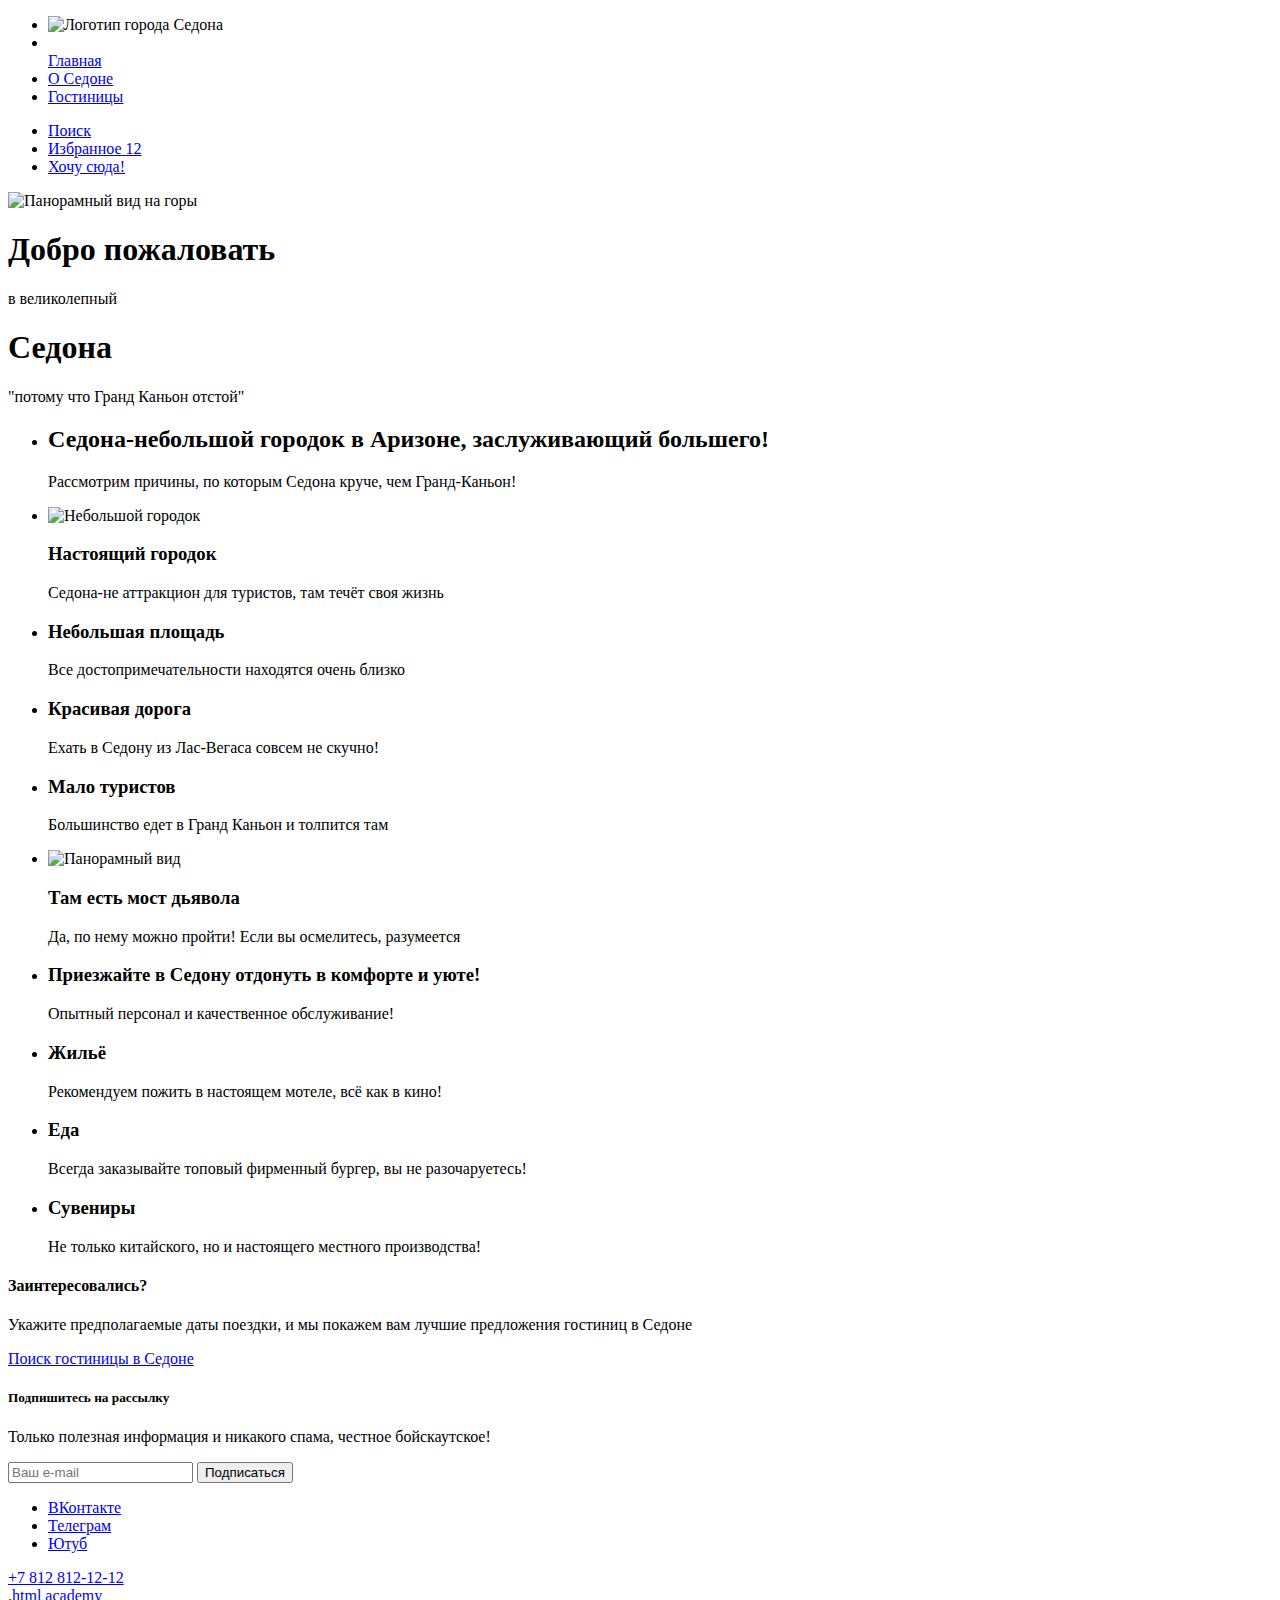
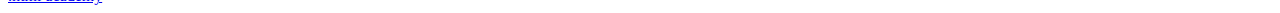
==== index.html @ e68a33e1 "Сделана верстка главной страницы проекта Седона" ====
<!DOCTYPE html>
<html lang="ru">
  <head>
    <meta charset="utf-8">
    <title>HTML Academy: Седона</title>
  </head>
  <body>
    <header class="page-header">
      <nav class="navigation">
        <ul class="nav-list">
          <li class="nav-item">
            <img class="logo" src="" alt="Логотип города Седона">
          </li>
          <li class="nav-item"></li>
            <a class="nav-link" href="index.html">Главная</a>
          </li>
          <li class="nav-item">
            <a class="nav-link" href="#">О Седоне</a>
          </li>
           <li class="nav-item">
            <a class="nav-link" href="catalog.html">Гостиницы</a>
            </li>
          </ul>
            <ul class="navigation-user">
              <li class="nav-user">
                <a class="nav-link" href="#">
                  <span class="visually-hidden">Поиск</span></a>
              </li>
              <li class="nav-item">
                <a class="nav-link" href="#">
                  <span class="visually-hidden">Избранное</span>
                <span>12</span></a>
              </li>
              <li class="nav-item">
                <a class="nav-link" href="#">Хочу сюда!</a>
              </li>
          </ul>
      </nav>
    </header>
    <main class="main-index">
      <section class="hero">
        <ul class="hero-list"></ul>
        <li class="hero-item">
        <img class="hero-welcome" src="" alt="Панорамный вид на горы">
      <h1 class="hero-title">Добро пожаловать</h1>
      <p class="hero-description">в великолепный</p>
    </li>
    <li class="hero-item">
    <h1 class="hero-title">Седона</h1>
    <p class="hero-description">"потому что Гранд Каньон отстой"</p>
  </li>
</ul>
</section>
          <section class="advantages">
          <ul class="advantages-list">
            <li class="advantages-item">
            <h2 class="hero-title">Седона-небольшой городок в Аризоне, заслуживающий большего!</h2>
            <p class="hero-description">Рассмотрим причины, по которым Седона круче, чем Гранд-Каньон!</p>
          </li>
          <li class="advantages-item">
            <img class="advantages-town" src="" alt="Небольшой городок">
            <h3 class="advantages-title">Настоящий городок</h3>
            <p class="advantages-description">Седона-не аттракцион для туристов, там течёт своя жизнь</p>
            </li>
            <li class="advantages-item">
              <h3 class="advantages-title">Небольшая площадь</h3>
              <p class="advantages-description">Все достопримечательности находятся очень близко</p>
              </li>
              <li class="advantages-item">
                <h3 class="advantages-title">Красивая дорога</h3>
                <p class="advantages-description">Ехать в Седону из Лас-Вегаса совсем не скучно!</p>
                </li>
                <li class="advantages-item">
                  <h3 class="advantages-title">Мало туристов</h3>
                  <p class="advantages-description">Большинство едет в Гранд Каньон и толпится там</p>
                  </li>
                  <li class="advantages-item">
                    <img class="advantages-mountains" src="" alt="Панорамный вид">
                    <h3 class="advantages-title">Там есть мост дьявола</h3>
                    <p class="advantages-description">Да, по нему можно пройти! Если вы осмелитесь, разумеется</p>
                    </li>
                    <li class="advantages-item">
                      <h3 class="advantages-title">Приезжайте в Седону отдонуть в комфорте и уюте!</h3>
                      <p class="advantages-description">Опытный персонал и качественное обслуживание!</p>
                      </li>
                      <li class="advantages-item">
                        <h3 class="advantages-title">Жильё</h3>
                        <p class="advantages-description">Рекомендуем пожить в настоящем мотеле, всё как в кино!</p>
                        </li>
                        <li class="advantages-item">
                          <h3 class="advantages-title">Еда</h3>
                          <p class="advantages-description">Всегда заказывайте топовый фирменный бургер, вы не разочаруетесь!</p>
                          </li>
                          <li class="advantages-item">
                            <h3 class="advantages-title">Сувениры</h3>
                            <p class="advantages-description">Не только китайского, но и настоящего местного производства!</p>
                            </li>
  </ul>
  </section>
<section class="find-hotel">
  <h4 class="find-hotel.advertising">Заинтересовались?</h3>
   <p class="find-hotel.info">Укажите предполагаемые даты поездки, и мы покажем вам лучшие предложения гостиниц в Седоне</p>
   <a class="find-hotel-link" href="#">Поиск гостиницы в Седоне</a>
  </section>
  <section class="subscribe">
    <h5 class="subscribe-title">Подпишитесь на рассылку</h2>
      <p>Только полезная информация и никакого спама, честное бойскаутское!</p>
      <form class="subscribe-form" action="https://echo.htmlacademy.ru/" method="post">
      <input type="field" id="subscribe-email" name="subscribe-email" placeholder="Ваш e-mail">
      <button class="button-subscribe" type="submit">Подписаться</button>
    </form>
  </section>
    </main>
    <footer class="page-footer">
      <section class="social">
        <ul class="social-list">
          <li class="social-item">
            <a class="button" href="#">
              <span class="visually-hidden">ВКонтакте</span>
            </a>
          </li>
          <li class="social-item">
            <a class="button" href="#">
              <span class="visually-hidden">Телеграм</span>
            </a>
          </li>
          <li class="social-item">
            <a class="button" href="#">
              <span class="visually-hidden">Ютуб</span>
            </a>
          </li>
        </ul>
      </section>
      <section class="phone">
        <a class="contacts-address-phone" href="tel:+78128121212">+7 812 812-12-12</a>
      </section>
      <section class="logo">
       <a class="htmlacademy-link" href="https://htmlacademy.ru/">.html academy</a>
      </section>
    </footer>
  </body>
</html>
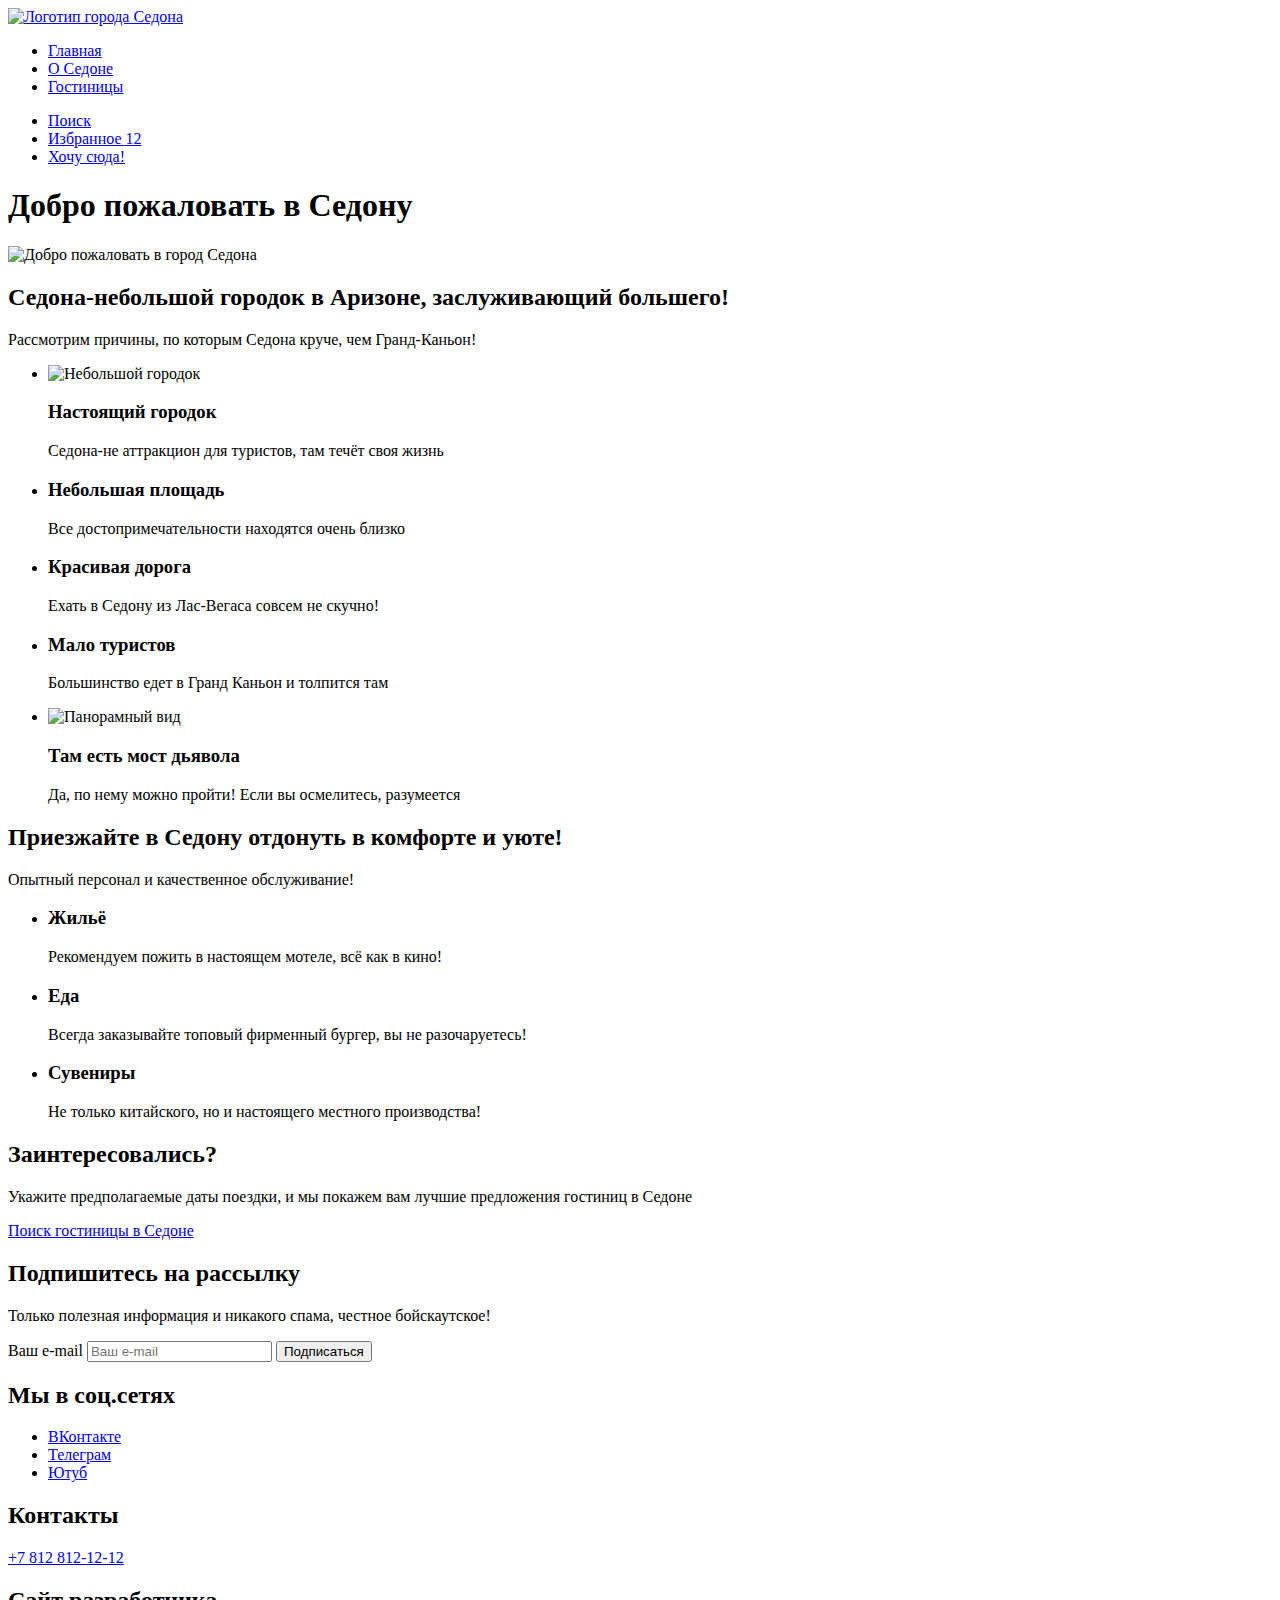
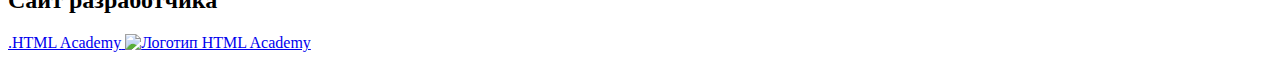
==== commit 240b72c6: "Внесены изменения в главную страницу проекта Седона" ====
--- a/index.html
+++ b/index.html
@@ -1,141 +1,139 @@
 <!DOCTYPE html>
 <html lang="ru">
+
   <head>
     <meta charset="utf-8">
     <title>HTML Academy: Седона</title>
   </head>
+
   <body>
     <header class="page-header">
       <nav class="navigation">
-        <ul class="nav-list">
-          <li class="nav-item">
-            <img class="logo" src="" alt="Логотип города Седона">
+        <a href="index.html" aria-current="page">
+          <img class="logo" src="#" alt="Логотип города Седона"></a>
+        <ul class="navigation-list">
+          <li class="navigation-item">
+            <a class="navigation-link" href="index.html">Главная</a>
           </li>
-          <li class="nav-item"></li>
-            <a class="nav-link" href="index.html">Главная</a>
+          <li class="navigation-item">
+            <a class="navigation-link" href="#">О Седоне</a>
           </li>
-          <li class="nav-item">
-            <a class="nav-link" href="#">О Седоне</a>
+          <li class="navigation-item">
+            <a class="navigation-link" href="catalog.html">Гостиницы</a>
           </li>
-           <li class="nav-item">
-            <a class="nav-link" href="catalog.html">Гостиницы</a>
-            </li>
-          </ul>
-            <ul class="navigation-user">
-              <li class="nav-user">
-                <a class="nav-link" href="#">
-                  <span class="visually-hidden">Поиск</span></a>
-              </li>
-              <li class="nav-item">
-                <a class="nav-link" href="#">
-                  <span class="visually-hidden">Избранное</span>
-                <span>12</span></a>
-              </li>
-              <li class="nav-item">
-                <a class="nav-link" href="#">Хочу сюда!</a>
-              </li>
-          </ul>
+        </ul>
+        <ul class="navigation-user">
+          <li class="navigation-user">
+            <a class="navigation-link" href="#">
+              <span class="visually-hidden">Поиск</span></a>
+          </li>
+          <li class="navigation-item">
+            <a class="navigation-link" href="#">
+              <span class="visually-hidden">Избранное</span>
+              <span>12</span></a>
+          </li>
+          <li class="navigation-item">
+            <a class="navigation-link" href="#">Хочу сюда!</a>
+          </li>
+        </ul>
       </nav>
     </header>
     <main class="main-index">
       <section class="hero">
-        <ul class="hero-list"></ul>
-        <li class="hero-item">
-        <img class="hero-welcome" src="" alt="Панорамный вид на горы">
-      <h1 class="hero-title">Добро пожаловать</h1>
-      <p class="hero-description">в великолепный</p>
-    </li>
-    <li class="hero-item">
-    <h1 class="hero-title">Седона</h1>
-    <p class="hero-description">"потому что Гранд Каньон отстой"</p>
-  </li>
-</ul>
-</section>
-          <section class="advantages">
-          <ul class="advantages-list">
-            <li class="advantages-item">
-            <h2 class="hero-title">Седона-небольшой городок в Аризоне, заслуживающий большего!</h2>
-            <p class="hero-description">Рассмотрим причины, по которым Седона круче, чем Гранд-Каньон!</p>
+        <h1>Добро пожаловать в Седону</h1>
+        <img class="hero-img" alt="Добро пожаловать в город Седона" src="#">
+      </section>
+      <section class="advantages">
+        <h2 class="hero-title">Седона-небольшой городок в Аризоне, заслуживающий большего!</h2>
+        <p class="hero-description">Рассмотрим причины, по которым Седона круче, чем Гранд-Каньон!</p>
+        <ul class="advantages-list">
+          <li class="advantages-item">
+            <img class="advantages-town" src="#" alt="Небольшой городок">
+            <h3 class="advantages-title">Настоящий городок</h3>
+            <p class="advantages-description">Седона-не аттракцион для туристов, там течёт своя жизнь</p>
           </li>
           <li class="advantages-item">
-            <img class="advantages-town" src="" alt="Небольшой городок">
-            <h3 class="advantages-title">Настоящий городок</h3>
-            <p class="advantages-description">Седона-не аттракцион для туристов, там течёт своя жизнь</p>
-            </li>
-            <li class="advantages-item">
-              <h3 class="advantages-title">Небольшая площадь</h3>
-              <p class="advantages-description">Все достопримечательности находятся очень близко</p>
-              </li>
-              <li class="advantages-item">
-                <h3 class="advantages-title">Красивая дорога</h3>
-                <p class="advantages-description">Ехать в Седону из Лас-Вегаса совсем не скучно!</p>
-                </li>
-                <li class="advantages-item">
-                  <h3 class="advantages-title">Мало туристов</h3>
-                  <p class="advantages-description">Большинство едет в Гранд Каньон и толпится там</p>
-                  </li>
-                  <li class="advantages-item">
-                    <img class="advantages-mountains" src="" alt="Панорамный вид">
-                    <h3 class="advantages-title">Там есть мост дьявола</h3>
-                    <p class="advantages-description">Да, по нему можно пройти! Если вы осмелитесь, разумеется</p>
-                    </li>
-                    <li class="advantages-item">
-                      <h3 class="advantages-title">Приезжайте в Седону отдонуть в комфорте и уюте!</h3>
-                      <p class="advantages-description">Опытный персонал и качественное обслуживание!</p>
-                      </li>
-                      <li class="advantages-item">
-                        <h3 class="advantages-title">Жильё</h3>
-                        <p class="advantages-description">Рекомендуем пожить в настоящем мотеле, всё как в кино!</p>
-                        </li>
-                        <li class="advantages-item">
-                          <h3 class="advantages-title">Еда</h3>
-                          <p class="advantages-description">Всегда заказывайте топовый фирменный бургер, вы не разочаруетесь!</p>
-                          </li>
-                          <li class="advantages-item">
-                            <h3 class="advantages-title">Сувениры</h3>
-                            <p class="advantages-description">Не только китайского, но и настоящего местного производства!</p>
-                            </li>
-  </ul>
-  </section>
-<section class="find-hotel">
-  <h4 class="find-hotel.advertising">Заинтересовались?</h3>
-   <p class="find-hotel.info">Укажите предполагаемые даты поездки, и мы покажем вам лучшие предложения гостиниц в Седоне</p>
-   <a class="find-hotel-link" href="#">Поиск гостиницы в Седоне</a>
-  </section>
-  <section class="subscribe">
-    <h5 class="subscribe-title">Подпишитесь на рассылку</h2>
-      <p>Только полезная информация и никакого спама, честное бойскаутское!</p>
-      <form class="subscribe-form" action="https://echo.htmlacademy.ru/" method="post">
-      <input type="field" id="subscribe-email" name="subscribe-email" placeholder="Ваш e-mail">
-      <button class="button-subscribe" type="submit">Подписаться</button>
-    </form>
-  </section>
+            <h3 class="advantages-title">Небольшая площадь</h3>
+            <p class="advantages-description">Все достопримечательности находятся очень близко</p>
+          </li>
+          <li class="advantages-item">
+            <h3 class="advantages-title">Красивая дорога</h3>
+            <p class="advantages-description">Ехать в Седону из Лас-Вегаса совсем не скучно!</p>
+          </li>
+          <li class="advantages-item">
+            <h3 class="advantages-title">Мало туристов</h3>
+            <p class="advantages-description">Большинство едет в Гранд Каньон и толпится там</p>
+          </li>
+          <li class="advantages-item">
+            <img class="advantages-mountains" src="#" alt="Панорамный вид">
+            <h3 class="advantages-title">Там есть мост дьявола</h3>
+            <p class="advantages-description">Да, по нему можно пройти! Если вы осмелитесь, разумеется</p>
+          </li>
+          </ul>
+      </section>
+      <section class="advantages-vacation">
+        <h2 class="advantage-vacation-title">Приезжайте в Седону отдонуть в комфорте и уюте!</h2>
+        <p class="advantage-vacation-description">Опытный персонал и качественное обслуживание!</p>
+        <ul>
+          <li class="advantage-vacation-item">
+            <h3 class="advantage-vacation-title">Жильё</h3>
+            <p class="advantage-vacation-description">Рекомендуем пожить в настоящем мотеле, всё как в кино!</p>
+          </li>
+          <li class="advantage-vacation-item">
+            <h3 class="advantage-vacation-title">Еда</h3>
+            <p class="advantage-vacation-description">Всегда заказывайте топовый фирменный бургер, вы не разочаруетесь!</p>
+          </li>
+          <li class="advantage-vacation-item">
+            <h3 class="advantage-vacation-title">Сувениры</h3>
+            <p class="advantage-vacation-description">Не только китайского, но и настоящего местного производства!</p>
+          </li>
+        </ul>
+      </section>
+      <section class="search-hotel">
+        <h2 class="search-hotel.advertising">Заинтересовались?</h2>
+        <p class="search-hotel.info">Укажите предполагаемые даты поездки, и мы покажем вам лучшие предложения гостиниц в
+          Седоне</p>
+        <a class="hotel-search" href="catalog.html">Поиск гостиницы в Седоне</a>
+      </section>
+      <section class="subscribe">
+        <h2 class="subscribe-title">Подпишитесь на рассылку</h2>
+        <p>Только полезная информация и никакого спама, честное бойскаутское!</p>
+        <form class="subscribe-form" action="https://echo.htmlacademy.ru/" method="post">
+          <label for="subscribe-email">Ваш e-mail</label>
+          <input class="user-field" id="subscribe-email" name="subscribe-email" placeholder="Ваш e-mail">
+          <button class="button-subscribe" type="submit">Подписаться</button>
+        </form>
+      </section>
     </main>
     <footer class="page-footer">
       <section class="social">
+      <h2>Мы в соц.сетях</h2>
         <ul class="social-list">
           <li class="social-item">
-            <a class="button" href="#">
+            <a class="social-link" href="https://vk.com/htmlacademy">
               <span class="visually-hidden">ВКонтакте</span>
             </a>
           </li>
           <li class="social-item">
-            <a class="button" href="#">
+            <a class="social-link" href="https://t.me/htmlacademy">
               <span class="visually-hidden">Телеграм</span>
             </a>
           </li>
           <li class="social-item">
-            <a class="button" href="#">
+            <a class="social-link" href="https://www.youtube.com/user/htmlacademy">
               <span class="visually-hidden">Ютуб</span>
             </a>
           </li>
         </ul>
       </section>
-      <section class="phone">
+      <section class="contact-us">
+        <h2>Контакты</h2>
         <a class="contacts-address-phone" href="tel:+78128121212">+7 812 812-12-12</a>
       </section>
-      <section class="logo">
-       <a class="htmlacademy-link" href="https://htmlacademy.ru/">.html academy</a>
+      <section class="about-us">
+        <h2>Сайт разработчика</h2>
+        <a class="htmlacademy-link" href="https://htmlacademy.ru/"><span class="visually-hidden">.HTML Academy</span>
+          <img class="logo-htmlacademy" src="#" alt="Логотип HTML Academy"></a>
       </section>
     </footer>
   </body>
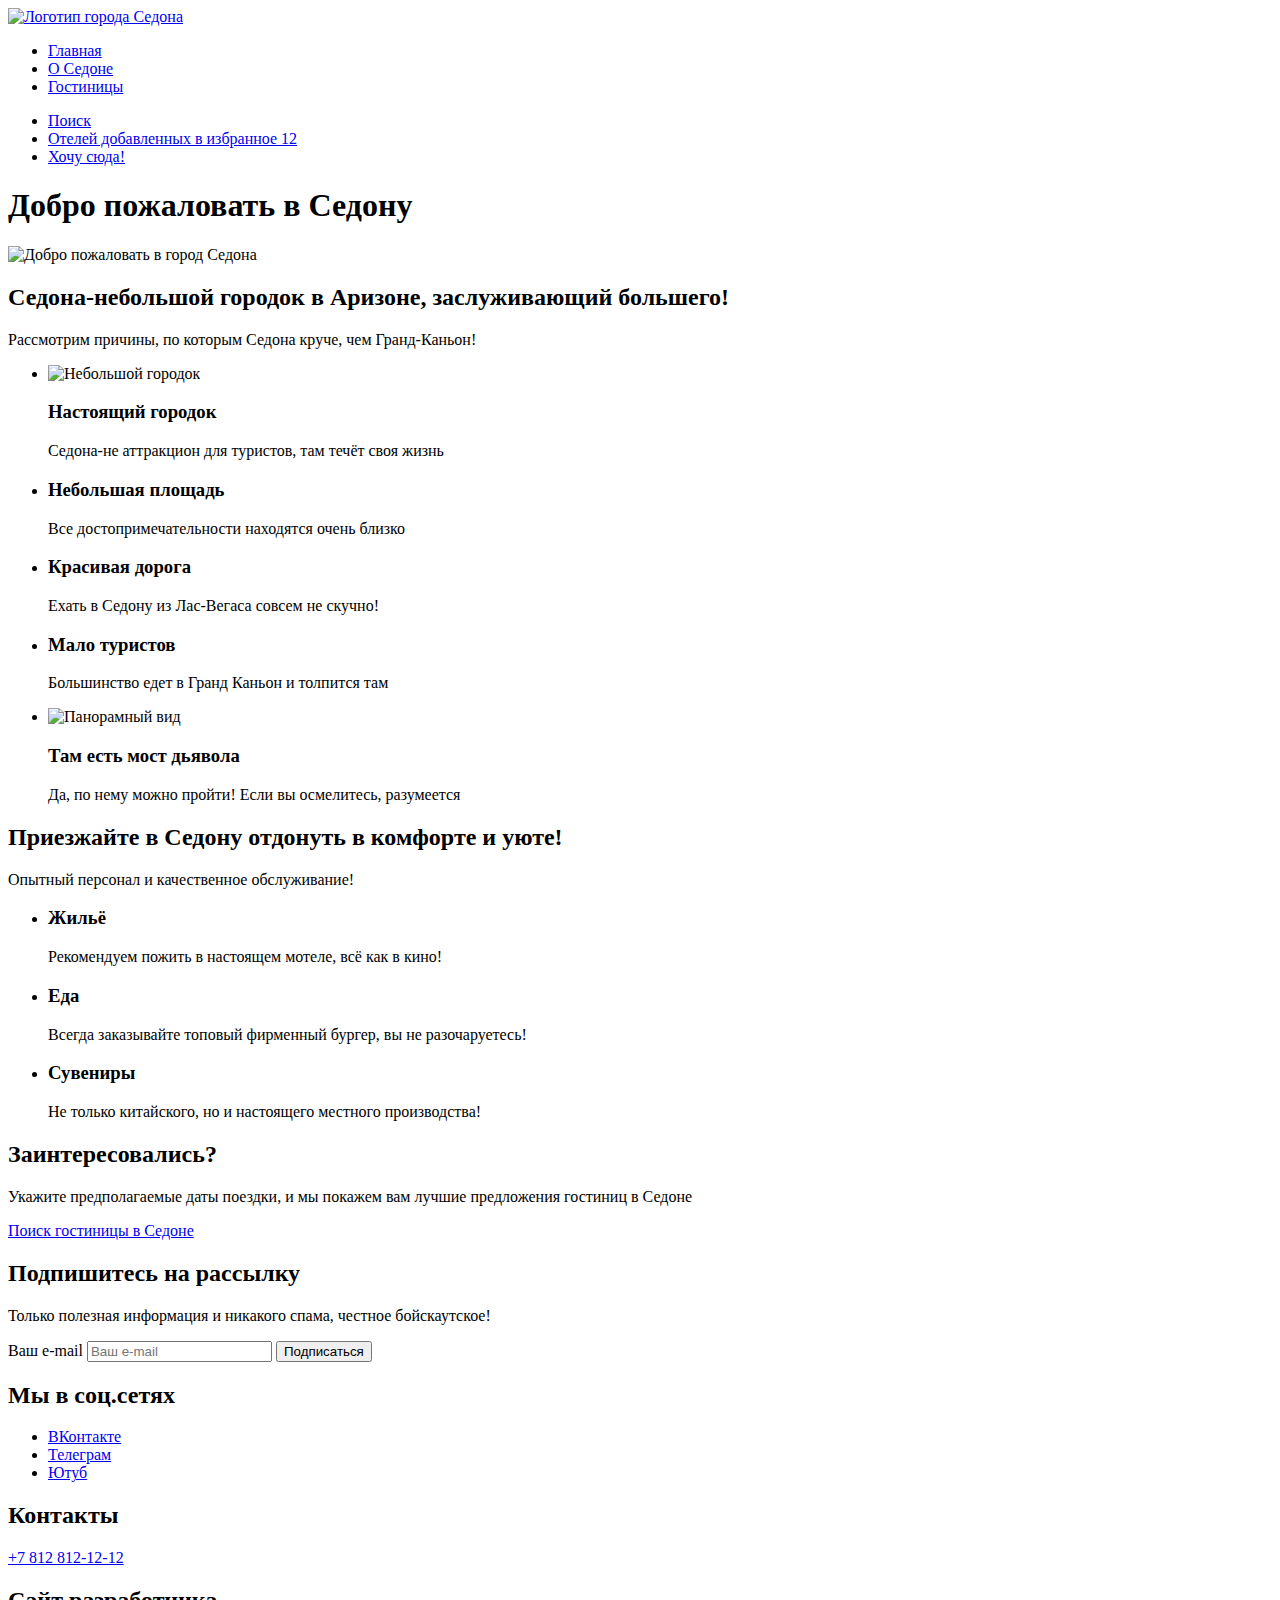
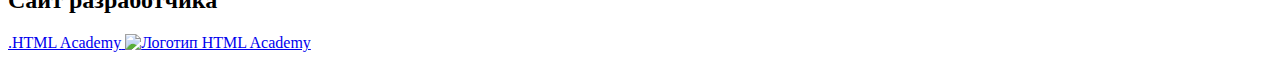
==== commit 205d3ad6: "Внесены изменения на главную страницу проекта Седона" ====
--- a/index.html
+++ b/index.html
@@ -1,140 +1,139 @@
 <!DOCTYPE html>
 <html lang="ru">
-
-  <head>
-    <meta charset="utf-8">
-    <title>HTML Academy: Седона</title>
-  </head>
-
-  <body>
-    <header class="page-header">
-      <nav class="navigation">
-        <a href="index.html" aria-current="page">
-          <img class="logo" src="#" alt="Логотип города Седона"></a>
-        <ul class="navigation-list">
-          <li class="navigation-item">
-            <a class="navigation-link" href="index.html">Главная</a>
-          </li>
-          <li class="navigation-item">
-            <a class="navigation-link" href="#">О Седоне</a>
-          </li>
-          <li class="navigation-item">
-            <a class="navigation-link" href="catalog.html">Гостиницы</a>
-          </li>
-        </ul>
-        <ul class="navigation-user">
-          <li class="navigation-user">
-            <a class="navigation-link" href="#">
-              <span class="visually-hidden">Поиск</span></a>
-          </li>
-          <li class="navigation-item">
-            <a class="navigation-link" href="#">
-              <span class="visually-hidden">Избранное</span>
-              <span>12</span></a>
-          </li>
-          <li class="navigation-item">
-            <a class="navigation-link" href="#">Хочу сюда!</a>
-          </li>
-        </ul>
-      </nav>
-    </header>
-    <main class="main-index">
-      <section class="hero">
-        <h1>Добро пожаловать в Седону</h1>
-        <img class="hero-img" alt="Добро пожаловать в город Седона" src="#">
-      </section>
-      <section class="advantages">
-        <h2 class="hero-title">Седона-небольшой городок в Аризоне, заслуживающий большего!</h2>
-        <p class="hero-description">Рассмотрим причины, по которым Седона круче, чем Гранд-Каньон!</p>
-        <ul class="advantages-list">
-          <li class="advantages-item">
-            <img class="advantages-town" src="#" alt="Небольшой городок">
-            <h3 class="advantages-title">Настоящий городок</h3>
-            <p class="advantages-description">Седона-не аттракцион для туристов, там течёт своя жизнь</p>
-          </li>
-          <li class="advantages-item">
-            <h3 class="advantages-title">Небольшая площадь</h3>
-            <p class="advantages-description">Все достопримечательности находятся очень близко</p>
-          </li>
-          <li class="advantages-item">
-            <h3 class="advantages-title">Красивая дорога</h3>
-            <p class="advantages-description">Ехать в Седону из Лас-Вегаса совсем не скучно!</p>
-          </li>
-          <li class="advantages-item">
-            <h3 class="advantages-title">Мало туристов</h3>
-            <p class="advantages-description">Большинство едет в Гранд Каньон и толпится там</p>
-          </li>
-          <li class="advantages-item">
-            <img class="advantages-mountains" src="#" alt="Панорамный вид">
-            <h3 class="advantages-title">Там есть мост дьявола</h3>
-            <p class="advantages-description">Да, по нему можно пройти! Если вы осмелитесь, разумеется</p>
-          </li>
-          </ul>
-      </section>
-      <section class="advantages-vacation">
-        <h2 class="advantage-vacation-title">Приезжайте в Седону отдонуть в комфорте и уюте!</h2>
-        <p class="advantage-vacation-description">Опытный персонал и качественное обслуживание!</p>
-        <ul>
-          <li class="advantage-vacation-item">
-            <h3 class="advantage-vacation-title">Жильё</h3>
-            <p class="advantage-vacation-description">Рекомендуем пожить в настоящем мотеле, всё как в кино!</p>
-          </li>
-          <li class="advantage-vacation-item">
-            <h3 class="advantage-vacation-title">Еда</h3>
-            <p class="advantage-vacation-description">Всегда заказывайте топовый фирменный бургер, вы не разочаруетесь!</p>
-          </li>
-          <li class="advantage-vacation-item">
-            <h3 class="advantage-vacation-title">Сувениры</h3>
-            <p class="advantage-vacation-description">Не только китайского, но и настоящего местного производства!</p>
-          </li>
-        </ul>
-      </section>
-      <section class="search-hotel">
-        <h2 class="search-hotel.advertising">Заинтересовались?</h2>
-        <p class="search-hotel.info">Укажите предполагаемые даты поездки, и мы покажем вам лучшие предложения гостиниц в
-          Седоне</p>
-        <a class="hotel-search" href="catalog.html">Поиск гостиницы в Седоне</a>
-      </section>
-      <section class="subscribe">
-        <h2 class="subscribe-title">Подпишитесь на рассылку</h2>
-        <p>Только полезная информация и никакого спама, честное бойскаутское!</p>
-        <form class="subscribe-form" action="https://echo.htmlacademy.ru/" method="post">
-          <label for="subscribe-email">Ваш e-mail</label>
-          <input class="user-field" id="subscribe-email" name="subscribe-email" placeholder="Ваш e-mail">
-          <button class="button-subscribe" type="submit">Подписаться</button>
-        </form>
-      </section>
-    </main>
-    <footer class="page-footer">
-      <section class="social">
+<head>
+  <meta charset="utf-8">
+  <title>HTML Academy: Седона</title>
+</head>
+<body>
+  <header class="page-header">
+    <nav class="navigation">
+      <a href="index.html" aria-current="page">
+        <img class="logo" src="#" alt="Логотип города Седона"></a>
+      <ul class="navigation-list">
+        <li class="navigation-item">
+          <a class="navigation-link" href="index.html">Главная</a>
+        </li>
+        <li class="navigation-item">
+          <a class="navigation-link" href="#">О Седоне</a>
+        </li>
+        <li class="navigation-item">
+          <a class="navigation-link" href="catalog.html">Гостиницы</a>
+        </li>
+      </ul>
+      <ul class="navigation-user">
+        <li class="navigation-user">
+          <a class="navigation-link" href="#">
+            <span class="visually-hidden">Поиск</span></a>
+        </li>
+        <li class="navigation-item">
+          <a class="navigation-link" href="#">
+            <span class="visually-hidden">Отелей добавленных в избранное</span>
+            <span>12</span></a>
+        </li>
+        <li class="navigation-item">
+          <a class="navigation-link" href="#">Хочу сюда!</a>
+        </li>
+      </ul>
+    </nav>
+  </header>
+  <main class="main-index">
+    <section class="hero">
+      <h1>Добро пожаловать в Седону</h1>
+      <img class="hero-img" alt="Добро пожаловать в город Седона" src="#">
+    </section>
+    <section class="advantages">
+      <h2 class="hero-title">Седона-небольшой городок в Аризоне, заслуживающий большего!</h2>
+      <p class="hero-description">Рассмотрим причины, по которым Седона круче, чем Гранд-Каньон!</p>
+      <ul class="advantages-list">
+        <li class="advantages-item">
+          <img class="advantages-town" src="#" alt="Небольшой городок">
+          <h3 class="advantages-title">Настоящий городок</h3>
+          <p class="advantages-description">Седона-не аттракцион для туристов, там течёт своя жизнь</p>
+        </li>
+        <li class="advantages-item">
+          <h3 class="advantages-title">Небольшая площадь</h3>
+          <p class="advantages-description">Все достопримечательности находятся очень близко</p>
+        </li>
+        <li class="advantages-item">
+          <h3 class="advantages-title">Красивая дорога</h3>
+          <p class="advantages-description">Ехать в Седону из Лас-Вегаса совсем не скучно!</p>
+        </li>
+        <li class="advantages-item">
+          <h3 class="advantages-title">Мало туристов</h3>
+          <p class="advantages-description">Большинство едет в Гранд Каньон и толпится там</p>
+        </li>
+        <li class="advantages-item">
+          <img class="advantages-mountains" src="#" alt="Панорамный вид">
+          <h3 class="advantages-title">Там есть мост дьявола</h3>
+          <p class="advantages-description">Да, по нему можно пройти! Если вы осмелитесь, разумеется</p>
+        </li>
+      </ul>
+    </section>
+    <section class="advantages-vacation">
+      <h2 class="advantage-vacation-title">Приезжайте в Седону отдонуть в комфорте и уюте!</h2>
+      <p class="advantage-vacation-description">Опытный персонал и качественное обслуживание!</p>
+      <ul>
+        <li class="advantage-vacation-item">
+          <h3 class="advantage-vacation-title">Жильё</h3>
+          <p class="advantage-vacation-description">Рекомендуем пожить в настоящем мотеле, всё как в кино!</p>
+        </li>
+        <li class="advantage-vacation-item">
+          <h3 class="advantage-vacation-title">Еда</h3>
+          <p class="advantage-vacation-description">Всегда заказывайте топовый фирменный бургер, вы не разочаруетесь!
+          </p>
+        </li>
+        <li class="advantage-vacation-item">
+          <h3 class="advantage-vacation-title">Сувениры</h3>
+          <p class="advantage-vacation-description">Не только китайского, но и настоящего местного производства!</p>
+        </li>
+      </ul>
+    </section>
+    <section class="search-hotel">
+      <h2 class="search-hotel.advertising">Заинтересовались?</h2>
+      <p class="search-hotel.info">Укажите предполагаемые даты поездки, и мы покажем вам лучшие предложения гостиниц в
+        Седоне</p>
+      <a class="hotel-search" href="catalog.html">Поиск гостиницы в Седоне</a>
+    </section>
+    <section class="subscribe">
+      <h2 class="subscribe-title">Подпишитесь на рассылку</h2>
+      <p>Только полезная информация и никакого спама, честное бойскаутское!</p>
+      <form class="subscribe-form" action="https://echo.htmlacademy.ru/" method="post">
+        <label for="subscribe-email">Ваш e-mail</label>
+        <input class="user-field" id="subscribe-email" name="subscribe-email" placeholder="Ваш e-mail">
+        <button class="button-subscribe" type="submit">Подписаться</button>
+      </form>
+    </section>
+  </main>
+  <footer class="page-footer">
+    <section class="social">
       <h2>Мы в соц.сетях</h2>
-        <ul class="social-list">
-          <li class="social-item">
-            <a class="social-link" href="https://vk.com/htmlacademy">
-              <span class="visually-hidden">ВКонтакте</span>
-            </a>
-          </li>
-          <li class="social-item">
-            <a class="social-link" href="https://t.me/htmlacademy">
-              <span class="visually-hidden">Телеграм</span>
-            </a>
-          </li>
-          <li class="social-item">
-            <a class="social-link" href="https://www.youtube.com/user/htmlacademy">
-              <span class="visually-hidden">Ютуб</span>
-            </a>
-          </li>
-        </ul>
-      </section>
-      <section class="contact-us">
-        <h2>Контакты</h2>
-        <a class="contacts-address-phone" href="tel:+78128121212">+7 812 812-12-12</a>
-      </section>
-      <section class="about-us">
-        <h2>Сайт разработчика</h2>
-        <a class="htmlacademy-link" href="https://htmlacademy.ru/"><span class="visually-hidden">.HTML Academy</span>
-          <img class="logo-htmlacademy" src="#" alt="Логотип HTML Academy"></a>
-      </section>
-    </footer>
-  </body>
+      <ul class="social-list">
+        <li class="social-item">
+          <a class="social-link" href="https://vk.com/htmlacademy">
+            <span class="visually-hidden">ВКонтакте</span>
+          </a>
+        </li>
+        <li class="social-item">
+          <a class="social-link" href="https://t.me/htmlacademy">
+            <span class="visually-hidden">Телеграм</span>
+          </a>
+        </li>
+        <li class="social-item">
+          <a class="social-link" href="https://www.youtube.com/user/htmlacademy">
+            <span class="visually-hidden">Ютуб</span>
+          </a>
+        </li>
+      </ul>
+    </section>
+    <section class="contact-us">
+      <h2>Контакты</h2>
+      <a class="contacts-address-phone" href="tel:+78128121212">+7 812 812-12-12</a>
+    </section>
+    <section class="about-us">
+      <h2>Сайт разработчика</h2>
+      <a class="htmlacademy-link" href="https://htmlacademy.ru/"><span class="visually-hidden">.HTML Academy</span>
+        <img class="logo-htmlacademy" src="#" alt="Логотип HTML Academy"></a>
+    </section>
+  </footer>
+</body>
 </html>
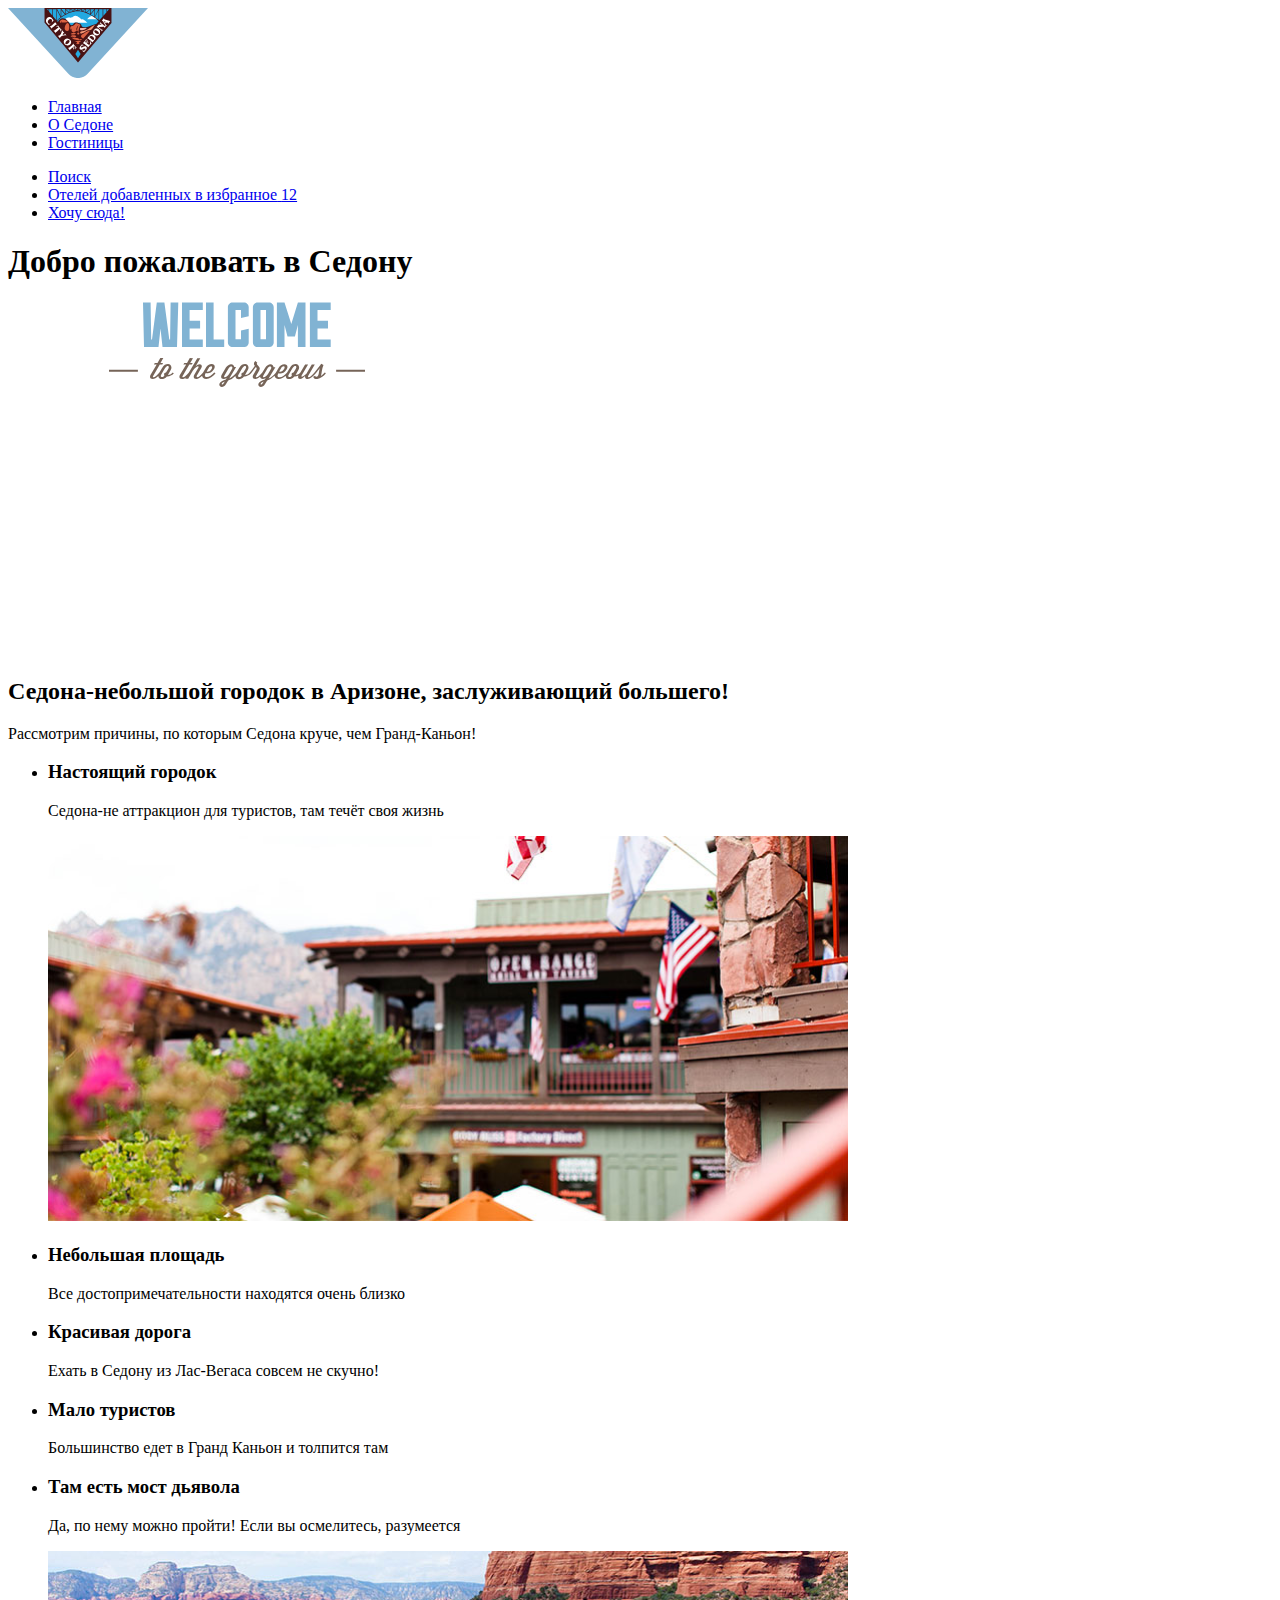
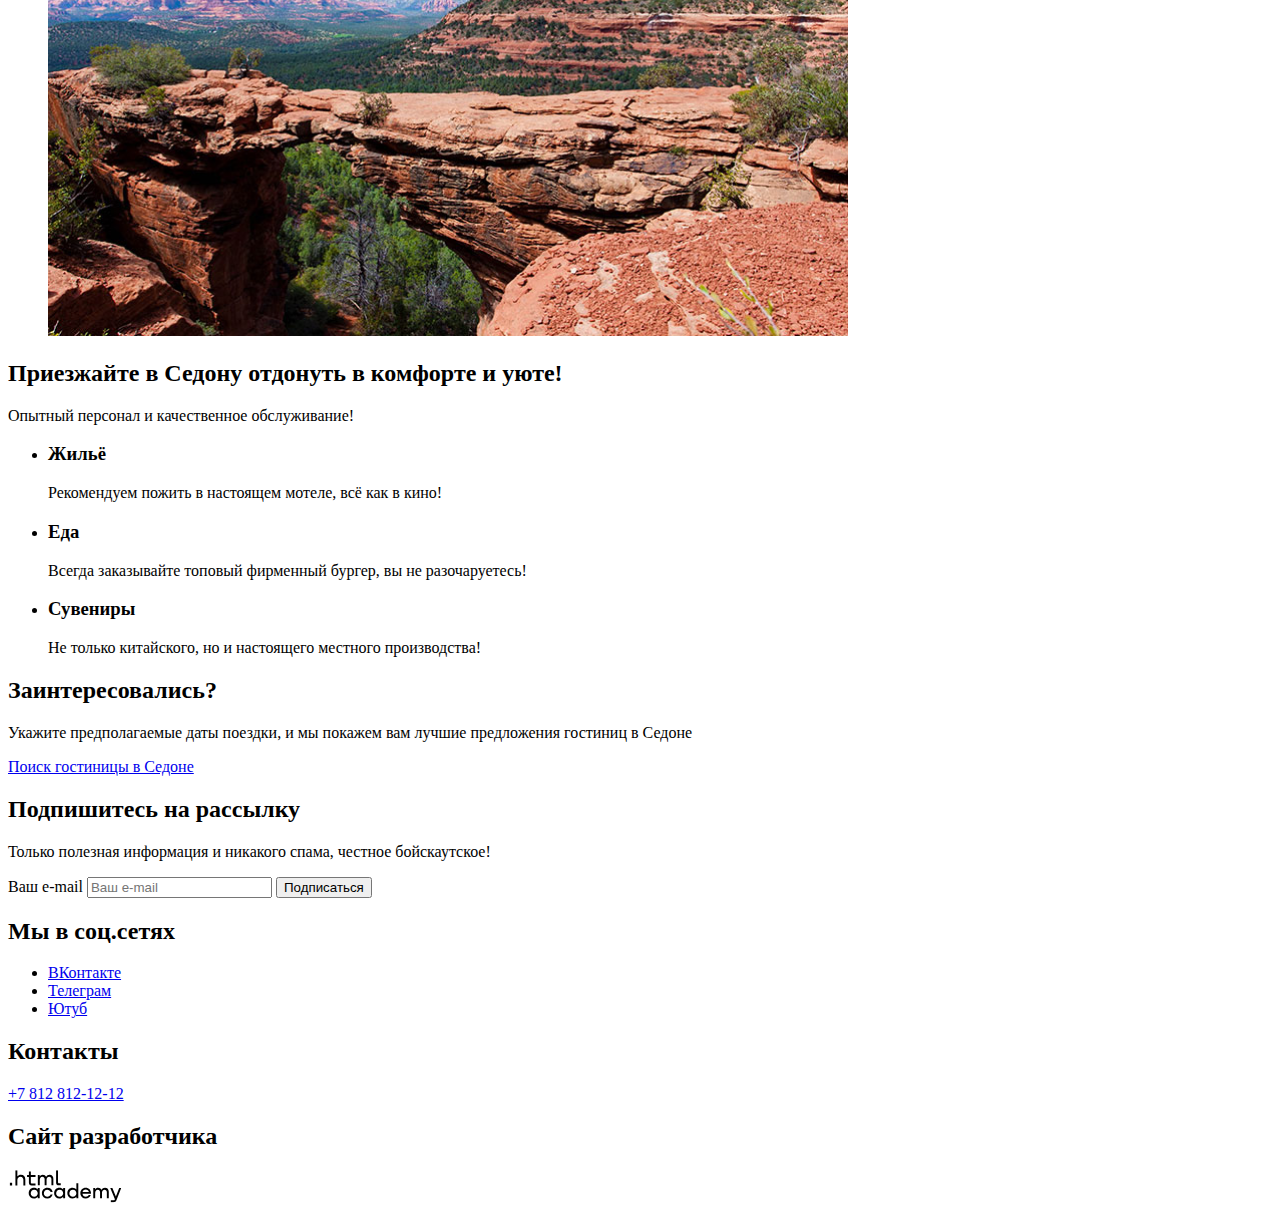
==== commit 3e37e749: "Добавлена графика на главную страницу и страницу каталога" ====
--- a/index.html
+++ b/index.html
@@ -8,7 +8,7 @@
   <header class="page-header">
     <nav class="navigation">
       <a href="index.html" aria-current="page">
-        <img class="logo" src="#" alt="Логотип города Седона"></a>
+        <img class="logo" src="images/logo.html/logo.svg" width="140" height="70" alt="Логотип города Седона."></a>
       <ul class="navigation-list">
         <li class="navigation-item">
           <a class="navigation-link" href="index.html">Главная</a>
@@ -39,16 +39,16 @@
   <main class="main-index">
     <section class="hero">
       <h1>Добро пожаловать в Седону</h1>
-      <img class="hero-img" alt="Добро пожаловать в город Седона" src="#">
+      <img class="hero-img-welcome" src="images/sedona_catalog.html/welcome.svg" width="458" height="352" alt="Добро пожаловать в город Седона.">
     </section>
     <section class="advantages">
       <h2 class="hero-title">Седона-небольшой городок в Аризоне, заслуживающий большего!</h2>
       <p class="hero-description">Рассмотрим причины, по которым Седона круче, чем Гранд-Каньон!</p>
       <ul class="advantages-list">
         <li class="advantages-item">
-          <img class="advantages-town" src="#" alt="Небольшой городок">
           <h3 class="advantages-title">Настоящий городок</h3>
           <p class="advantages-description">Седона-не аттракцион для туристов, там течёт своя жизнь</p>
+          <img class="advantages-town" src="images/sedona_catalog.html/sedona_city.png" width="800" height="385" alt="Небольшой городок Седона.">
         </li>
         <li class="advantages-item">
           <h3 class="advantages-title">Небольшая площадь</h3>
@@ -63,9 +63,9 @@
           <p class="advantages-description">Большинство едет в Гранд Каньон и толпится там</p>
         </li>
         <li class="advantages-item">
-          <img class="advantages-mountains" src="#" alt="Панорамный вид">
           <h3 class="advantages-title">Там есть мост дьявола</h3>
           <p class="advantages-description">Да, по нему можно пройти! Если вы осмелитесь, разумеется</p>
+          <img class="advantages-mountains" src="images/sedona_catalog.html/devils_bridge.png" width="800" height="385" alt="Панорамный вид.">
         </li>
       </ul>
     </section>
@@ -131,8 +131,8 @@
     </section>
     <section class="about-us">
       <h2>Сайт разработчика</h2>
-      <a class="htmlacademy-link" href="https://htmlacademy.ru/"><span class="visually-hidden">.HTML Academy</span>
-        <img class="logo-htmlacademy" src="#" alt="Логотип HTML Academy"></a>
+      <a class="htmlacademy-link" href="https://htmlacademy.ru/">
+        <img class="logo-htmlacademy" src="images/logo.html/logo_htmlacademy.svg" width="115" height="33" alt="Логотип HTML Academy."></a>
     </section>
   </footer>
 </body>
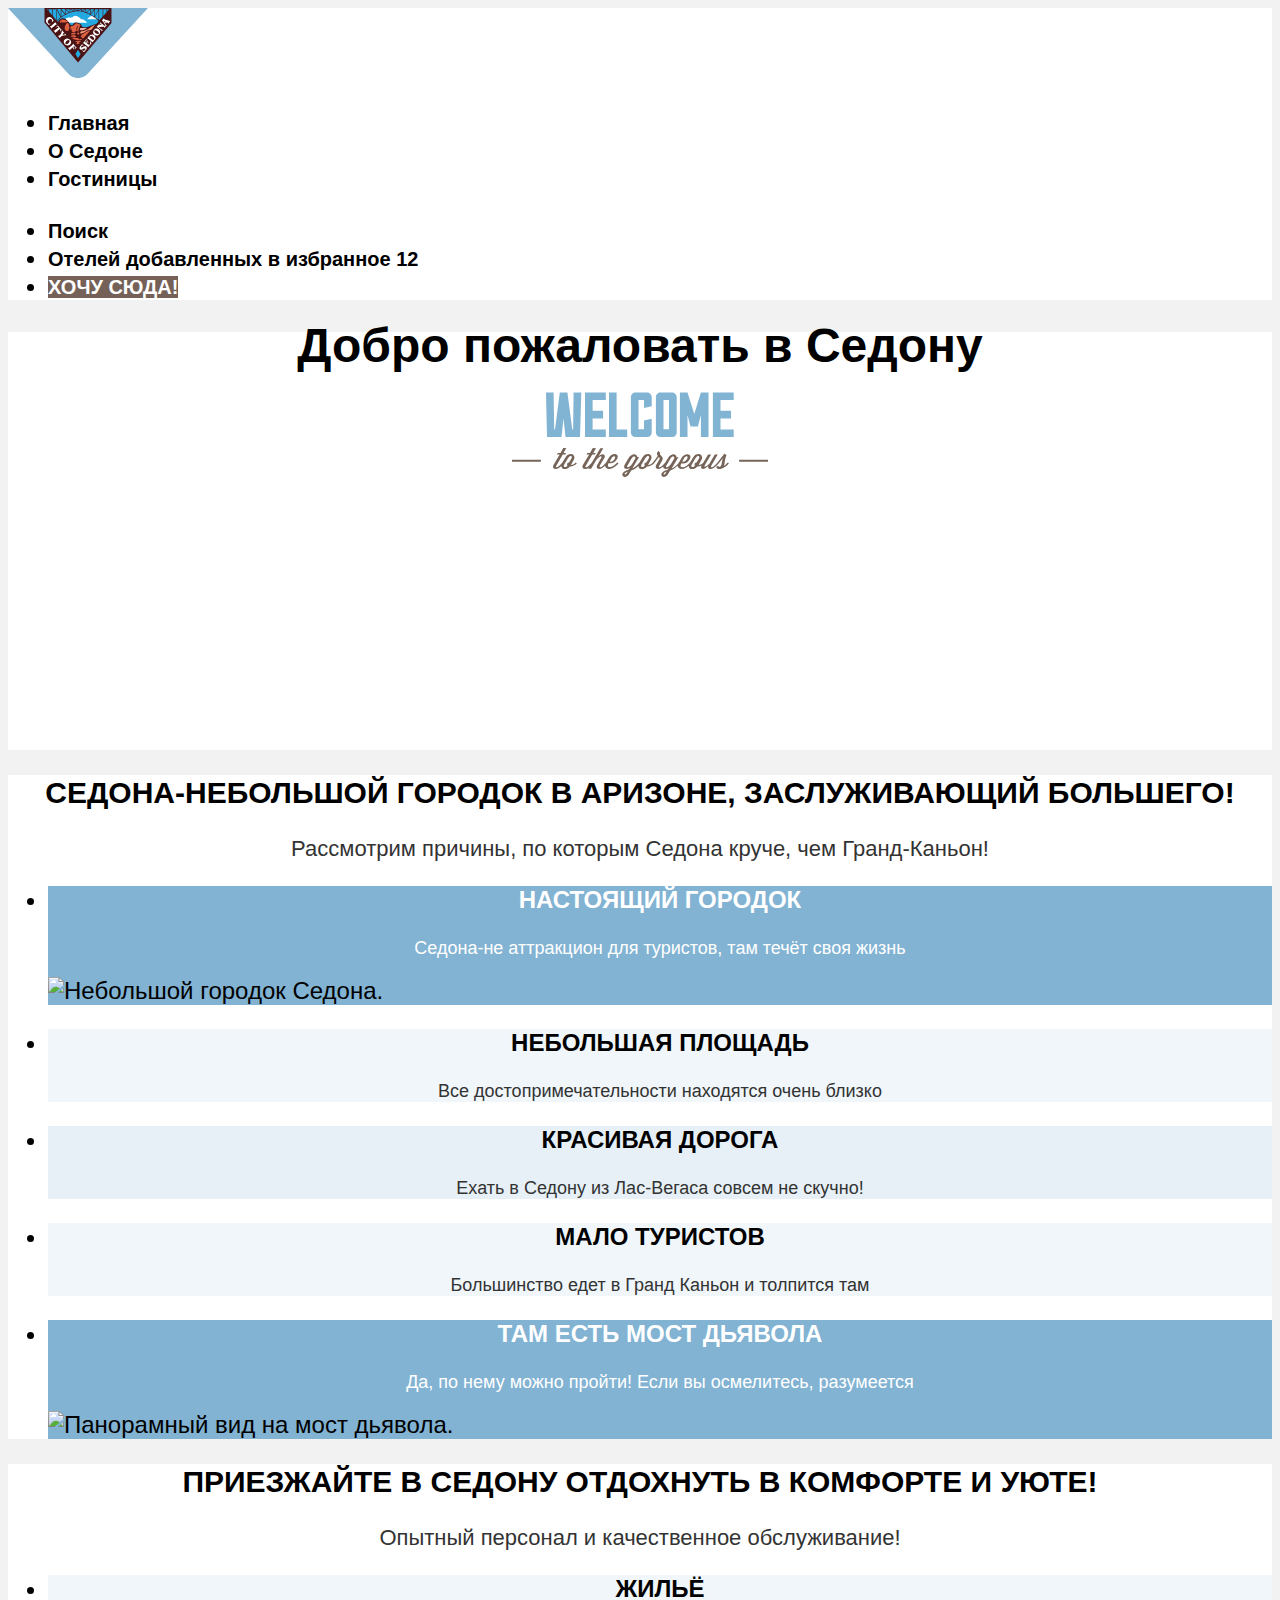
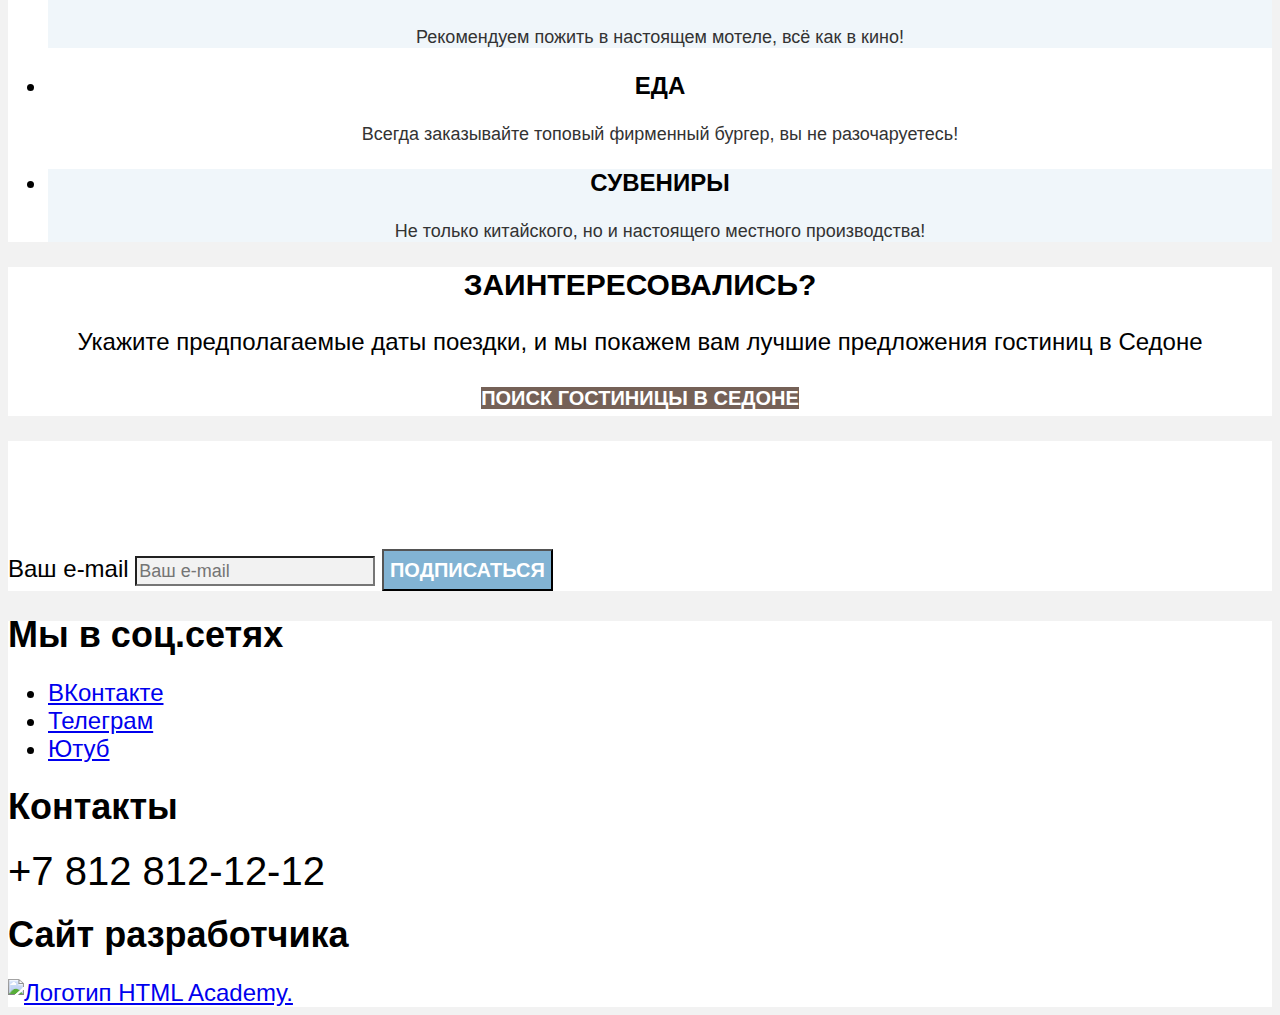
==== commit 36020c77: "Внесены правки(добавление стилей)" ====
--- a/index.html
+++ b/index.html
@@ -3,12 +3,13 @@
 <head>
   <meta charset="utf-8">
   <title>HTML Academy: Седона</title>
+  <link rel="stylesheet" href="styles/styles.css">
 </head>
 <body>
   <header class="page-header">
     <nav class="navigation">
       <a href="index.html" aria-current="page">
-        <img class="logo" src="images/logo.html/logo.svg" width="140" height="70" alt="Логотип города Седона."></a>
+        <img class="logo" src="images/logo/logo.svg" width="140" height="70" alt="Логотип города Седона."></a>
       <ul class="navigation-list">
         <li class="navigation-item">
           <a class="navigation-link" href="index.html">Главная</a>
@@ -21,7 +22,7 @@
         </li>
       </ul>
       <ul class="navigation-user">
-        <li class="navigation-user">
+        <li class="navigation-item">
           <a class="navigation-link" href="#">
             <span class="visually-hidden">Поиск</span></a>
         </li>
@@ -31,7 +32,7 @@
             <span>12</span></a>
         </li>
         <li class="navigation-item">
-          <a class="navigation-link" href="#">Хочу сюда!</a>
+          <a class="navigation-button" href="#">Хочу сюда!</a>
         </li>
       </ul>
     </nav>
@@ -39,7 +40,7 @@
   <main class="main-index">
     <section class="hero">
       <h1>Добро пожаловать в Седону</h1>
-      <img class="hero-img-welcome" src="images/sedona_catalog.html/welcome.svg" width="458" height="352" alt="Добро пожаловать в город Седона.">
+      <img class="hero-img-welcome" src="images/sedona/welcome.svg" width="458" height="352" alt="Добро пожаловать в город Седона.">
     </section>
     <section class="advantages">
       <h2 class="hero-title">Седона-небольшой городок в Аризоне, заслуживающий большего!</h2>
@@ -48,55 +49,55 @@
         <li class="advantages-item">
           <h3 class="advantages-title">Настоящий городок</h3>
           <p class="advantages-description">Седона-не аттракцион для туристов, там течёт своя жизнь</p>
-          <img class="advantages-town" src="images/sedona_catalog.html/sedona_city.png" width="800" height="385" alt="Небольшой городок Седона.">
+          <img class="advantages-town" src="images/sedona/sedona-city.png" width="800" height="385" alt="Небольшой городок Седона.">
         </li>
-        <li class="advantages-item">
-          <h3 class="advantages-title">Небольшая площадь</h3>
-          <p class="advantages-description">Все достопримечательности находятся очень близко</p>
+        <li class="advantages-city">
+          <h3 class="advantages-title-city">Небольшая площадь</h3>
+          <p class="advantages-description-city">Все достопримечательности находятся очень близко</p>
         </li>
-        <li class="advantages-item">
-          <h3 class="advantages-title">Красивая дорога</h3>
-          <p class="advantages-description">Ехать в Седону из Лас-Вегаса совсем не скучно!</p>
+        <li class="advantages-road">
+          <h3 class="advantages-title-road">Красивая дорога</h3>
+          <p class="advantages-description-road">Ехать в Седону из Лас-Вегаса совсем не скучно!</p>
         </li>
-        <li class="advantages-item">
-          <h3 class="advantages-title">Мало туристов</h3>
-          <p class="advantages-description">Большинство едет в Гранд Каньон и толпится там</p>
+        <li class="advantages-city">
+          <h3 class="advantages-title-city">Мало туристов</h3>
+          <p class="advantages-description-city">Большинство едет в Гранд Каньон и толпится там</p>
         </li>
         <li class="advantages-item">
           <h3 class="advantages-title">Там есть мост дьявола</h3>
           <p class="advantages-description">Да, по нему можно пройти! Если вы осмелитесь, разумеется</p>
-          <img class="advantages-mountains" src="images/sedona_catalog.html/devils_bridge.png" width="800" height="385" alt="Панорамный вид.">
+          <img class="advantages-mountains" src="images/sedona/devils-bridge.png" width="800" height="385" alt="Панорамный вид на мост дьявола.">
         </li>
       </ul>
     </section>
-    <section class="advantages-vacation">
-      <h2 class="advantage-vacation-title">Приезжайте в Седону отдонуть в комфорте и уюте!</h2>
+    <section class="advantages-service">
+      <h2 class="advantage-vacation-title">Приезжайте в Седону отдохнуть в комфорте и уюте!</h2>
       <p class="advantage-vacation-description">Опытный персонал и качественное обслуживание!</p>
       <ul>
         <li class="advantage-vacation-item">
-          <h3 class="advantage-vacation-title">Жильё</h3>
-          <p class="advantage-vacation-description">Рекомендуем пожить в настоящем мотеле, всё как в кино!</p>
+          <h3 class="advantage-vacation-title-service">Жильё</h3>
+          <p class="advantage-vacation-description-service">Рекомендуем пожить в настоящем мотеле, всё как в кино!</p>
         </li>
-        <li class="advantage-vacation-item">
-          <h3 class="advantage-vacation-title">Еда</h3>
-          <p class="advantage-vacation-description">Всегда заказывайте топовый фирменный бургер, вы не разочаруетесь!
+        <li class="advantage-vacation-food">
+          <h3 class="advantage-vacation-title-food">Еда</h3>
+          <p class="advantage-vacation-description-food">Всегда заказывайте топовый фирменный бургер, вы не разочаруетесь!
           </p>
         </li>
         <li class="advantage-vacation-item">
-          <h3 class="advantage-vacation-title">Сувениры</h3>
-          <p class="advantage-vacation-description">Не только китайского, но и настоящего местного производства!</p>
+          <h3 class="advantage-vacation-title-service">Сувениры</h3>
+          <p class="advantage-vacation-description-service">Не только китайского, но и настоящего местного производства!</p>
         </li>
       </ul>
     </section>
     <section class="search-hotel">
-      <h2 class="search-hotel.advertising">Заинтересовались?</h2>
+      <h2 class="search-hotel-1">Заинтересовались?</h2>
       <p class="search-hotel.info">Укажите предполагаемые даты поездки, и мы покажем вам лучшие предложения гостиниц в
         Седоне</p>
-      <a class="hotel-search" href="catalog.html">Поиск гостиницы в Седоне</a>
+      <a class="hotel-search-button" href="catalog.html">Поиск гостиницы в Седоне</a>
     </section>
     <section class="subscribe">
       <h2 class="subscribe-title">Подпишитесь на рассылку</h2>
-      <p>Только полезная информация и никакого спама, честное бойскаутское!</p>
+      <p class="subscribe-info">Только полезная информация и никакого спама, честное бойскаутское!</p>
       <form class="subscribe-form" action="https://echo.htmlacademy.ru/" method="post">
         <label for="subscribe-email">Ваш e-mail</label>
         <input class="user-field" id="subscribe-email" name="subscribe-email" placeholder="Ваш e-mail">
@@ -132,7 +133,7 @@
     <section class="about-us">
       <h2>Сайт разработчика</h2>
       <a class="htmlacademy-link" href="https://htmlacademy.ru/">
-        <img class="logo-htmlacademy" src="images/logo.html/logo_htmlacademy.svg" width="115" height="33" alt="Логотип HTML Academy."></a>
+        <img class="logo-htmlacademy" src="images/logo-academy/logo-htmlacademy.svg" width="115" height="33" alt="Логотип HTML Academy."></a>
     </section>
   </footer>
 </body>
--- a/styles/styles.css
+++ b/styles/styles.css
@@ -0,0 +1,448 @@
+@font-face {
+  font-family: "PT Sans";
+  font-style: normal;
+  font-weight: 400;
+  src: url("../fonts/ptsans-400.woff2") format("woff2");
+  font-display: swap;
+}
+@font-face {
+  font-family: "PT Sans";
+  font-style: normal;
+  font-weight: 700;
+  src: url("../fonts/ptsans-700.woff2") format("woff2");
+  font-display: swap;
+}
+
+body {
+  font-family: "PT Sans", sans-serif;
+  font-size: 24px;
+  line-height: 28px;
+  color: #000000;
+  background-color: #F2F2F2;
+}
+.page-header {
+  color: #000000;
+  background-color: #FFFFFF;
+}
+.navigation-button {
+  font-family: inherit;
+  font-size: 20px;
+  line-height: 16px;
+  font-weight: 700;
+  text-align: center;
+  color: #FFFFFF;
+  background-color: #756157;
+  text-transform: uppercase;
+  text-decoration: none;
+}
+.hotel-search-button {
+  font-family: inherit;
+  font-size: 20px;
+  line-height: 36px;
+  font-weight: 700;
+  text-align: center;
+  color: #FFFFFF;
+  background-color: #756157;
+  text-transform: uppercase;
+  text-decoration: none;
+}
+.button-subscribe {
+  font-family: inherit;
+  font-size: 20px;
+  line-height: 36px;
+  font-weight: 700;
+  text-align: center;
+  color: #FFFFFF;
+  background-color: #82B3D3;
+  text-transform: uppercase;
+}
+.button-apply {
+  font-family: inherit;
+  font-size: 16px;
+  line-height: 20px;
+  font-weight: 700;
+  color: #FFFFFF;
+  background-color: #82B3D3;
+  text-transform: uppercase;
+}
+.button-reset {
+  font-family: inherit;
+  font-size: 16px;
+  line-height: 20px;
+  font-weight: 700;
+  color: #FFFFFF;
+  background-color: transparent;
+  text-transform: uppercase;
+}
+.hotel-card-button {
+  font-family: inherit;
+  font-size: 16px;
+  line-height: 20px;
+  font-weight: 700;
+  color: #FFFFFF;
+  background-color: #756157;
+  text-transform: uppercase;
+  text-decoration: none;
+}
+.button-light {
+  font-family: inherit;
+  color: #000000;
+  background-color: #FFFFFF;
+}
+.favorites-button {
+  font-family: inherit;
+  font-size: 16px;
+  line-height: 20px;
+  font-weight: 700;
+  color: #FFFFFF;
+  background-color: #82B3D3;
+  text-transform: uppercase;
+}
+.favorites-button-in {
+  font-family: inherit;
+  font-size: 16px;
+  line-height: 20px;
+  font-weight: 700;
+  color: #FFFFFF;
+  background-color: #7DB54F;
+  text-transform: uppercase;
+}
+
+.navigation-link {
+  font-size: 20px;
+  line-height: 24px;
+  font-weight: 700;
+  color: #000000;
+  background-color: #FFFFFF;
+  text-decoration: none;
+}
+
+.advantages {
+  color: #000000;
+  background-color: #FFFFFF;
+}
+.hero {
+  color: #000000;
+  background-color: #FFFFFF;
+  background-image: url("../images/sedona/index-background.jpg");
+  background-size: 100%;
+  background-repeat: no-repeat;
+  text-align: center;
+}
+.hero-title {
+  font-size: 30px;
+  line-height: 36px;
+  font-weight: 700;
+  color: #000000;
+  background-color: #FFFFFF;
+  text-align: center;
+  text-transform: uppercase;
+}
+.hero-description {
+  font-size: 22px;
+  line-height: 26px;
+  font-weight: 400;
+  color: #333333;
+  background-color: #FFFFFF;
+  text-align: center;
+}
+.advantages-item {
+  background-color: #82B3D3;
+}
+.advantages-city {
+  background-color: rgba(131, 179, 211, 0.12);
+}
+.advantages-road {
+  font-family: inherit;
+  background-color: rgba(131, 179, 211, 0.2);
+}
+.advantages-title {
+  font-size: 24px;
+  line-height: 28px;
+  font-weight: 700;
+  color: #FFFFFF;
+  background-color: #82B3D3;
+  text-align: center;
+  text-transform: uppercase;
+}
+.advantages-description {
+  font-size: 18px;
+  line-height: 21px;
+  font-weight: 400;
+  color: #FFFFFF;
+  background-color: #82B3D3;
+  text-align: center;
+}
+.advantages-title-city {
+  font-size: 24px;
+  line-height: 28px;
+  font-weight: 700;
+  color: #000000;
+  text-align: center;
+  text-transform: uppercase;
+}
+.advantages-description-city {
+  font-size: 18px;
+  line-height: 21px;
+  font-weight: 400;
+  color: #333333;
+  text-align: center;
+}
+.advantages-title-road {
+  font-size: 24px;
+  line-height: 28px;
+  font-weight: 700;
+  color: #000000;
+  text-align: center;
+  text-transform: uppercase;
+}
+.advantages-description-road {
+  font-size: 18px;
+  line-height: 21px;
+  font-weight: 400;
+  color: #333333;
+  text-align: center;
+}
+.advantages-service {
+  text-align: center;
+  background-color:#FFFFFF;
+}
+.advantage-vacation-title {
+  font-size: 30px;
+  line-height: 36px;
+  font-weight: 700;
+  color: #000000;
+  background-color: #FFFFFF;
+  text-align: center;
+  text-transform: uppercase;
+}
+.advantage-vacation-description {
+  font-size: 22px;
+  line-height: 26px;
+  font-weight: 400;
+  color: #333333;
+  background-color: #FFFFFF;
+  text-align: center;
+}
+.advantage-vacation-item {
+  background-color: rgba(131, 179, 211, 0.12);
+}
+.advantage-vacation-title-food {
+  font-size: 24px;
+  line-height: 28px;
+  font-weight: 700;
+  color: #000000;
+  text-align: center;
+  text-transform: uppercase;
+}
+.advantage-vacation-title-service {
+  font-size: 24px;
+  line-height: 28px;
+  font-weight: 700;
+  color: #000000;
+  text-align: center;
+  text-transform: uppercase;
+}
+  .advantage-vacation-description-service {
+    font-size: 18px;
+    line-height: 21px;
+    color: #333333;
+    text-align: center;
+  }
+  .advantage-vacation-description-food {
+    font-size: 18px;
+    line-height: 21px;
+    color: #333333;
+    text-align: center;
+  }
+  .search-hotel {
+    text-align: center;
+    background-color:#FFFFFF;
+  }
+  .search-hotel-1 {
+    font-size: 30px;
+    line-height: 36px;
+    font-weight: 700;
+    color: #000000;
+    text-align: center;
+    text-transform: uppercase;
+  }
+  .search-hotel.info {
+    font-size: 22px;
+    line-height: 26px;
+    font-weight: 400;
+    color: #333333;
+    text-align: center;
+  }
+  .user-field {
+    font-family: inherit;
+    font-size: 18px;
+    line-height: 24px;
+    font-weight: 400;
+    color: #000000;
+    background-color:#F2F2F2;
+  }
+  .subscribe {
+    background-image: url("../images/sedona/subscribe.jpg");
+    background-size: 1200px, 415px;
+    background-color:#FFFFFF;
+    background-repeat: no-repeat;
+  }
+  .subscribe-catalog {
+  background-color:#FFFFFF
+  }
+  .subscribe-title {
+    font-size: 30px;
+    line-height: 36px;
+    font-weight: 700;
+    color: #FFFFFF;
+    text-align: center;
+    text-transform: uppercase;
+  }
+  .subscribe-title-catalog {
+    font-size: 30px;
+    line-height: 36px;
+    font-weight: 700;
+    color: #000000;
+    text-align: center;
+    text-transform: uppercase;
+  }
+  .subscribe-info {
+    font-size: 22px;
+    line-height: 26px;
+    font-weight: 400;
+    color: #FFFFFF;
+    text-align: center;
+  }
+  .subscribe-info-catalog {
+    font-size: 22px;
+    line-height: 26px;
+    font-weight: 400;
+    color: #333333;
+    text-align: center;
+  }
+  .contacts-address-phone {
+    line-height: 40px;
+    font-size: 40px;
+    color: #000000;
+    background-color: #ffffff;
+    text-align: center;
+    text-transform: uppercase;
+    text-decoration: none;
+  }
+  .main-inner {
+    background-color: #ffffff;
+  }
+.inner-title {
+  font-size: 60px;
+  line-height: 78px;
+  font-weight: 700;
+  color: #FFFFFF;
+}
+.hotels-catalog {
+  color: #000000;
+  background-color: #FFFFFF;
+  background-image: url("../images/catalog/filter.jpg");
+  background-size: 1200px 815px;
+  background-repeat: no-repeat;
+}
+.breadcrumbs {
+  color: #FFFFFF;
+}
+.breadcrumbs-link {
+  font-size: 16px;
+  line-height: 21px;
+  color: #FFFFFF;
+  text-decoration: none;
+}
+.control-input {
+  font-family: inherit;
+  color: #FFFFFF;
+}
+.catalog-filter-title {
+  font-size: 20px;
+  line-height: 24px;
+  font-weight: 700;
+  color: #FFFFFF;
+}
+.catalog-filter-list {
+  font-size: 18px;
+  line-height: 23px;
+  font-weight: 400;
+  color: #FFFFFF;
+}
+.catalog-filter-price {
+  font-family: inherit;
+}
+.control-input-min {
+  font-family: inherit;
+  font-size: 18px;
+  line-height: 24px;
+  font-weight: 700;
+  color: #000000;
+}
+.control-input-max {
+  font-family: inherit;
+  font-size: 18px;
+  line-height: 24px;
+  font-weight: 700;
+  color: #000000;
+}
+.sorting-container {
+  color: #000000;
+}
+.hotel-search-title {
+  font-size: 30px;
+  line-height: 36px;
+  font-weight: 700;
+  color: #000000;
+  text-transform: uppercase;
+}
+.select-control {
+  font-family: inherit;
+  font-size: 18px;
+  line-height: 21px;
+  font-weight: 400;
+  color: #333333;
+}
+.hotel-card-link {
+  text-decoration: none;
+}
+.hotel-card-title {
+  font-size: 24px;
+  line-height: 28px;
+  font-weight: 700;
+  color: #000000;
+  text-decoration: none;
+}
+.hotel-card-type {
+  font-size: 18px;
+  line-height: 21px;
+  font-weight: 400;
+  color: #333333;
+}
+.hotel-card-price {
+  font-size: 18px;
+  line-height: 21px;
+  font-weight: 400;
+  color: #333333;
+}
+.hotel-rating {
+  font-size: 16px;
+  line-height: 20px;
+  font-weight: 400;
+  color: #333333;
+  text-transform: uppercase;
+}
+.pagination-link {
+  color: #ffffff;
+  background-color: #82B3D3;
+  text-decoration: none;
+  text-align: center;
+  font-size: 20px;
+  line-height: 36px;
+  font-weight: 700;
+}
+.page-footer {
+  background-color: #ffffff;
+}
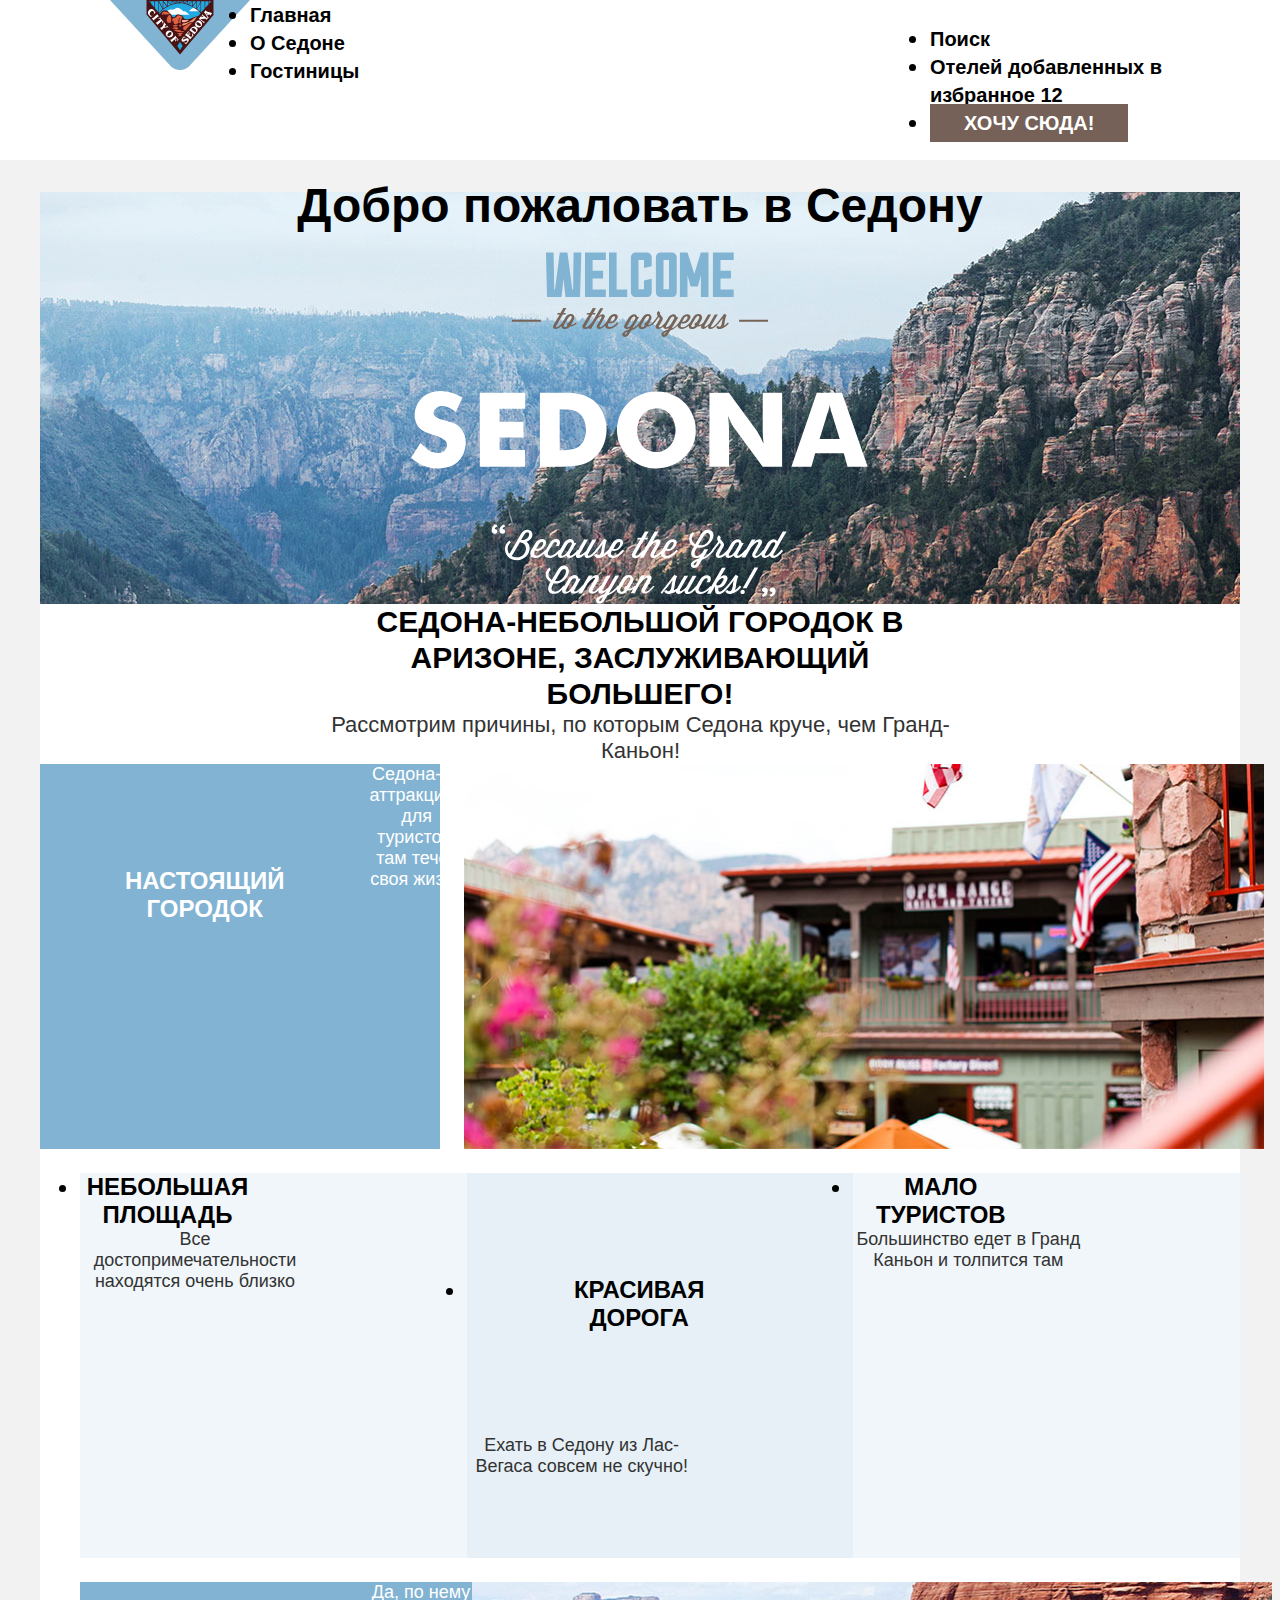
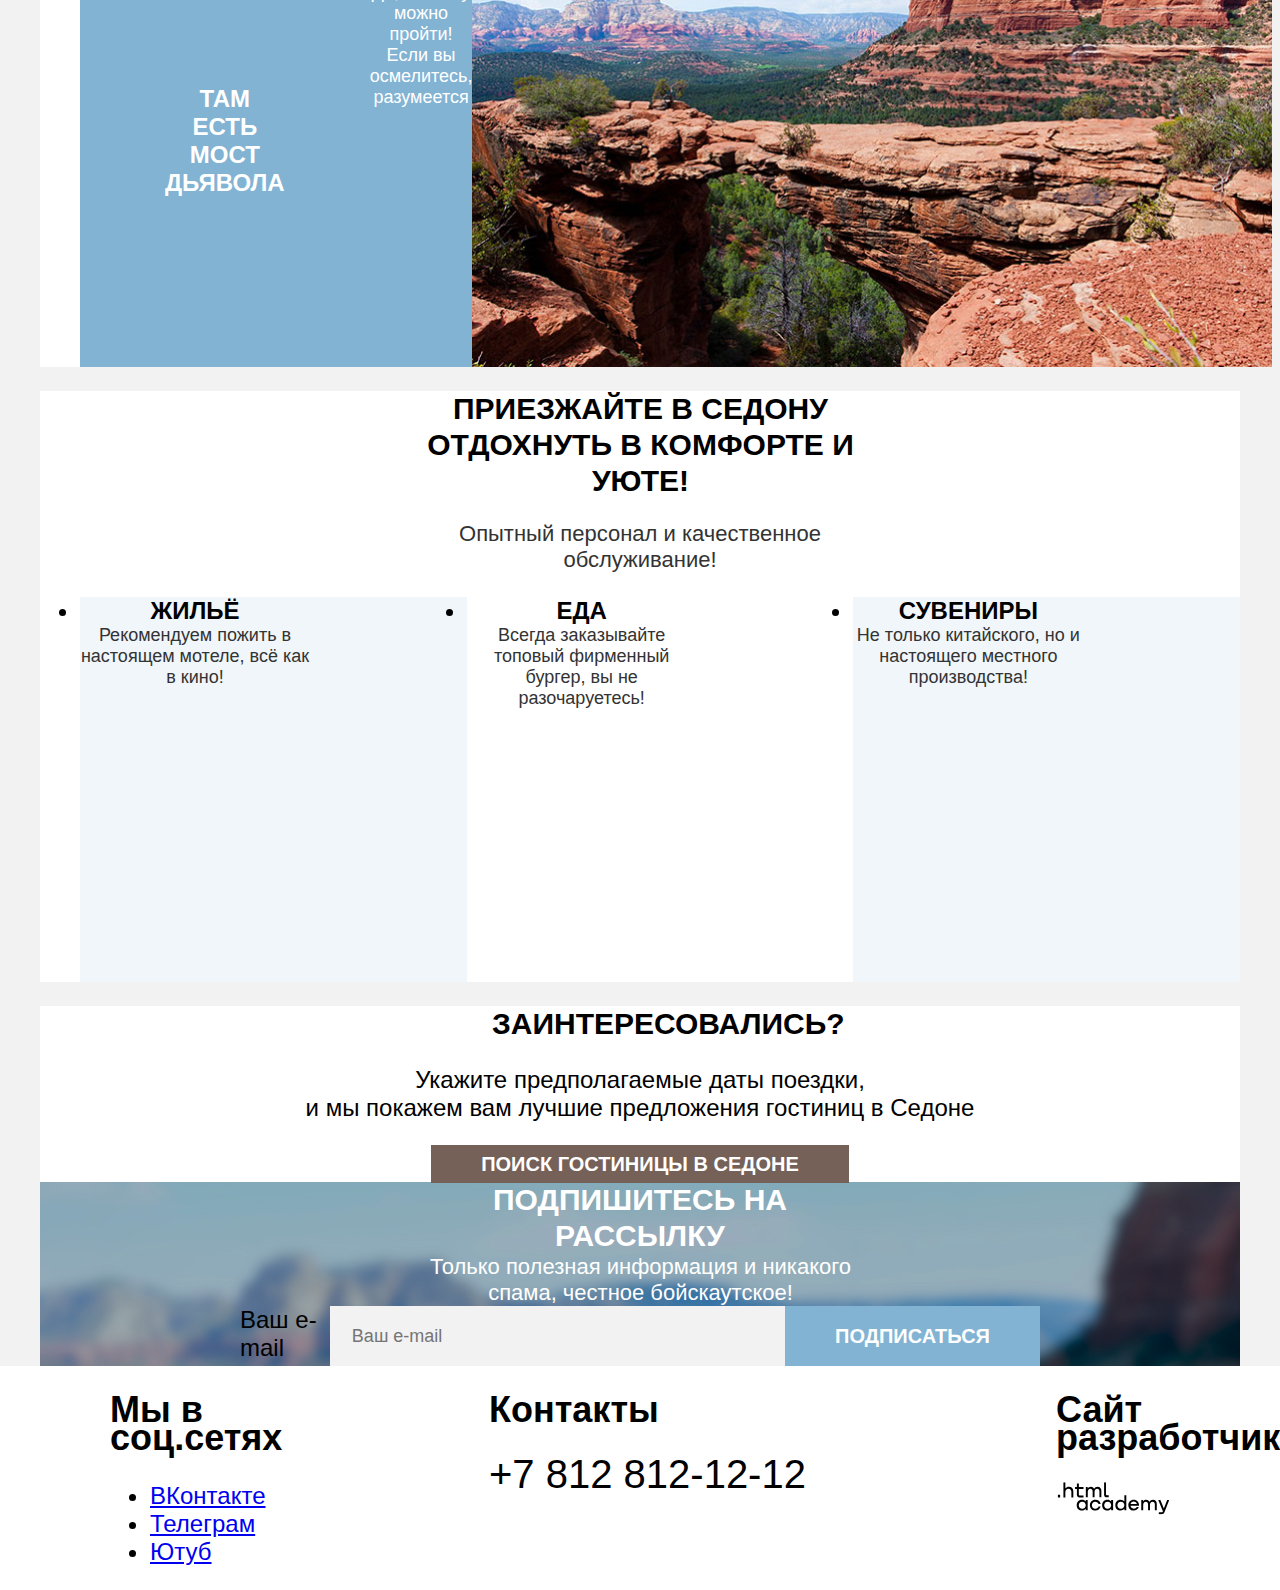
==== commit 414a1e6e: "Работа с гл.стр и каталог(флексы)" ====
--- a/index.html
+++ b/index.html
@@ -8,7 +8,7 @@
 <body>
   <header class="page-header">
     <nav class="navigation">
-      <a href="index.html" aria-current="page">
+      <a class="page-header-logo" href="index.html" aria-current="page">
         <img class="logo" src="images/logo/logo.svg" width="140" height="70" alt="Логотип города Седона."></a>
       <ul class="navigation-list">
         <li class="navigation-item">
@@ -37,7 +37,8 @@
       </ul>
     </nav>
   </header>
-  <main class="main-index">
+  <main class="main-container main-index">
+    <div class="page-container">
     <section class="hero">
       <h1>Добро пожаловать в Седону</h1>
       <img class="hero-img-welcome" src="images/sedona/welcome.svg" width="458" height="352" alt="Добро пожаловать в город Седона.">
@@ -46,11 +47,14 @@
       <h2 class="hero-title">Седона-небольшой городок в Аризоне, заслуживающий большего!</h2>
       <p class="hero-description">Рассмотрим причины, по которым Седона круче, чем Гранд-Каньон!</p>
       <ul class="advantages-list">
-        <li class="advantages-item">
+        <li class="advantages-item-1">
           <h3 class="advantages-title">Настоящий городок</h3>
           <p class="advantages-description">Седона-не аттракцион для туристов, там течёт своя жизнь</p>
           <img class="advantages-town" src="images/sedona/sedona-city.png" width="800" height="385" alt="Небольшой городок Седона.">
         </li>
+      </ul>
+    <div class="advantages-1">
+      <ul class="advantages-list-1">
         <li class="advantages-city">
           <h3 class="advantages-title-city">Небольшая площадь</h3>
           <p class="advantages-description-city">Все достопримечательности находятся очень близко</p>
@@ -63,9 +67,12 @@
           <h3 class="advantages-title-city">Мало туристов</h3>
           <p class="advantages-description-city">Большинство едет в Гранд Каньон и толпится там</p>
         </li>
-        <li class="advantages-item">
-          <h3 class="advantages-title">Там есть мост дьявола</h3>
-          <p class="advantages-description">Да, по нему можно пройти! Если вы осмелитесь, разумеется</p>
+      </ul>
+    </div>
+    <ul class="advantages-list-2">
+        <li class="advantages-item-2">
+          <h3 class="advantages-title-2">Там есть мост дьявола</h3>
+          <p class="advantages-description-2">Да, по нему можно пройти! Если вы осмелитесь, разумеется</p>
           <img class="advantages-mountains" src="images/sedona/devils-bridge.png" width="800" height="385" alt="Панорамный вид на мост дьявола.">
         </li>
       </ul>
@@ -73,7 +80,7 @@
     <section class="advantages-service">
       <h2 class="advantage-vacation-title">Приезжайте в Седону отдохнуть в комфорте и уюте!</h2>
       <p class="advantage-vacation-description">Опытный персонал и качественное обслуживание!</p>
-      <ul>
+      <ul class="advantages-service-city">
         <li class="advantage-vacation-item">
           <h3 class="advantage-vacation-title-service">Жильё</h3>
           <p class="advantage-vacation-description-service">Рекомендуем пожить в настоящем мотеле, всё как в кино!</p>
@@ -91,7 +98,7 @@
     </section>
     <section class="search-hotel">
       <h2 class="search-hotel-1">Заинтересовались?</h2>
-      <p class="search-hotel.info">Укажите предполагаемые даты поездки, и мы покажем вам лучшие предложения гостиниц в
+      <p class="search-hotel.info">Укажите предполагаемые даты поездки,<br> и мы покажем вам лучшие предложения гостиниц в
         Седоне</p>
       <a class="hotel-search-button" href="catalog.html">Поиск гостиницы в Седоне</a>
     </section>
@@ -104,10 +111,12 @@
         <button class="button-subscribe" type="submit">Подписаться</button>
       </form>
     </section>
+  </div>
   </main>
   <footer class="page-footer">
+    <div class="page-footer-container">
     <section class="social">
-      <h2>Мы в соц.сетях</h2>
+      <h2 class="visually-hidden"><span>Мы в соц.сетях</span></h2>
       <ul class="social-list">
         <li class="social-item">
           <a class="social-link" href="https://vk.com/htmlacademy">
@@ -127,14 +136,15 @@
       </ul>
     </section>
     <section class="contact-us">
-      <h2>Контакты</h2>
+      <h2 class="visually-hidden"><span>Контакты</span></h2>
       <a class="contacts-address-phone" href="tel:+78128121212">+7 812 812-12-12</a>
     </section>
     <section class="about-us">
-      <h2>Сайт разработчика</h2>
+      <h2 class="visually-hidden"><span>Сайт разработчика</span></h2>
       <a class="htmlacademy-link" href="https://htmlacademy.ru/">
         <img class="logo-htmlacademy" src="images/logo-academy/logo-htmlacademy.svg" width="115" height="33" alt="Логотип HTML Academy."></a>
     </section>
+  </div>
   </footer>
 </body>
 </html>
--- a/styles/styles.css
+++ b/styles/styles.css
@@ -12,8 +12,14 @@
   src: url("../fonts/ptsans-700.woff2") format("woff2");
   font-display: swap;
 }
-
+html {
+  height: 100%;
+}
 body {
+  margin: 0;
+  display: flex;
+  flex-direction: column;
+  min-height: 100%;
   font-family: "PT Sans", sans-serif;
   font-size: 24px;
   line-height: 28px;
@@ -34,6 +40,9 @@
   background-color: #756157;
   text-transform: uppercase;
   text-decoration: none;
+  width: 160px;
+  margin: 0;
+  padding: 8px 34px;
 }
 .hotel-search-button {
   font-family: inherit;
@@ -45,6 +54,9 @@
   background-color: #756157;
   text-transform: uppercase;
   text-decoration: none;
+  width: 276px;
+  margin: 0;
+  padding: 8px 50px;
 }
 .button-subscribe {
   font-family: inherit;
@@ -55,6 +67,13 @@
   color: #FFFFFF;
   background-color: #82B3D3;
   text-transform: uppercase;
+  padding: 8px 50px;
+  border: none;
+}
+.subscribe-form {
+  display: flex;
+  width: 800px;
+  margin: 0 auto;
 }
 .button-apply {
   font-family: inherit;
@@ -64,6 +83,11 @@
   color: #FFFFFF;
   background-color: #82B3D3;
   text-transform: uppercase;
+  width: 191px;
+  height: 36px;
+  padding: 8px 50px;
+  border: none;
+  margin-left: 70px;
 }
 .button-reset {
   font-family: inherit;
@@ -73,6 +97,14 @@
   color: #FFFFFF;
   background-color: transparent;
   text-transform: uppercase;
+  width: 191px;
+  height: 36px;
+  padding: 8px 50px;
+  border: none;
+  margin-left: 70px;
+}
+.button-apply-reset {
+flex-direction: column-reverse;
 }
 .hotel-card-button {
   font-family: inherit;
@@ -83,11 +115,18 @@
   background-color: #756157;
   text-transform: uppercase;
   text-decoration: none;
+  width: 140px;
+  height: 36px;
+  padding: 8px 26px;
+  border: none;
 }
 .button-light {
   font-family: inherit;
   color: #000000;
   background-color: #FFFFFF;
+  width: 115px;
+  margin-left: 70px;
+  height: 49px;
 }
 .favorites-button {
   font-family: inherit;
@@ -97,6 +136,11 @@
   color: #FFFFFF;
   background-color: #82B3D3;
   text-transform: uppercase;
+  width: 140px;
+  height: 36px;
+  padding: 8px 20px;
+  border: none;
+
 }
 .favorites-button-in {
   font-family: inherit;
@@ -106,8 +150,30 @@
   color: #FFFFFF;
   background-color: #7DB54F;
   text-transform: uppercase;
-}
+  width: 140px;
+  height: 36px;
+  padding: 8px 18px;
+  border: none;
 
+}
+.page-header-logo {
+ width: 140px;
+ margin-left: 70px;
+}
+.navigation {
+  display: flex;
+  width: 1200px;
+  margin: 0 auto;
+}
+.navigation-list {
+  width: 450px;
+  margin: 0;
+  padding: 0;
+}
+.navigation-user {
+  max-width: 310px;
+  margin-left: auto;
+}
 .navigation-link {
   font-size: 20px;
   line-height: 24px;
@@ -116,7 +182,17 @@
   background-color: #FFFFFF;
   text-decoration: none;
 }
-
+.main-container {
+  flex-grow: 1;
+}
+.page-container {
+  width: 1200px;
+  margin: 0 auto;
+}
+.hero-img-welcome {
+  display: block;
+  margin: 0 auto;
+}
 .advantages {
   color: #000000;
   background-color: #FFFFFF;
@@ -137,6 +213,10 @@
   background-color: #FFFFFF;
   text-align: center;
   text-transform: uppercase;
+  margin: 0;
+  padding: 0;
+  width: 620px;
+  margin-left: 290px;
 }
 .hero-description {
   font-size: 22px;
@@ -145,33 +225,91 @@
   color: #333333;
   background-color: #FFFFFF;
   text-align: center;
-}
-.advantages-item {
+  margin: 0;
+  padding: 0;
+  width: 651px;
+  margin-left: 275px;
+}
+.advantages-item-1 {
   background-color: #82B3D3;
+  width: 400px;
+  height: 385px;
+  display: flex;
+}
+.advantages-item-2 {
+  background-color: #82B3D3;
+  width: 400px;
+  height: 385px;
+  display: flex;
 }
 .advantages-city {
   background-color: rgba(131, 179, 211, 0.12);
+  width: 400px;
+  height: 385px;
 }
 .advantages-road {
   font-family: inherit;
   background-color: rgba(131, 179, 211, 0.2);
+  width: 400px;
+  height: 385px;
+
+}
+.advantages-list {
+  margin: 0;
+  padding: 0;
 }
 .advantages-title {
   font-size: 24px;
   line-height: 28px;
   font-weight: 700;
   color: #FFFFFF;
-  background-color: #82B3D3;
-  text-align: center;
-  text-transform: uppercase;
+  text-align: center;
+  text-transform: uppercase;
+  width: 175px;
+  height: 56px;
+  margin: 0;
+  padding: 103px 85px;
+  display: flex;
+
 }
 .advantages-description {
   font-size: 18px;
   line-height: 21px;
   font-weight: 400;
   color: #FFFFFF;
-  background-color: #82B3D3;
-  text-align: center;
+  text-align: center;
+  width: 230px;
+  height: 63px;
+  margin: 0;
+  padding: 0;
+  display: flex;
+  align-self: stretch;
+
+}
+.advantages-title-2 {
+  font-size: 24px;
+  line-height: 28px;
+  font-weight: 700;
+  color: #FFFFFF;
+  text-align: center;
+  text-transform: uppercase;
+  width: 175px;
+  margin: 0;
+  padding: 103px 85px;
+  display: flex;
+
+}
+.advantages-description-2 {
+  font-size: 18px;
+  line-height: 21px;
+  font-weight: 400;
+  color: #FFFFFF;
+  text-align: center;
+  width: 230px;
+  margin: 0;
+  padding: 0;
+  display: flex;
+  align-self: stretch;
 }
 .advantages-title-city {
   font-size: 24px;
@@ -180,6 +318,10 @@
   color: #000000;
   text-align: center;
   text-transform: uppercase;
+  width: 175px;
+  height: 56px;
+  margin: 0;
+  padding: 0;
 }
 .advantages-description-city {
   font-size: 18px;
@@ -187,6 +329,9 @@
   font-weight: 400;
   color: #333333;
   text-align: center;
+  width: 230px;
+  margin: 0;
+  padding: 0;
 }
 .advantages-title-road {
   font-size: 24px;
@@ -195,6 +340,10 @@
   color: #000000;
   text-align: center;
   text-transform: uppercase;
+  width: 175px;
+  margin: 0;
+  padding: 103px 85px;
+  display: flex;
 }
 .advantages-description-road {
   font-size: 18px;
@@ -202,10 +351,33 @@
   font-weight: 400;
   color: #333333;
   text-align: center;
+  width: 230px;
+  margin: 0;
+  padding: 0;
+  display: flex;
 }
 .advantages-service {
   text-align: center;
   background-color:#FFFFFF;
+}
+.advantages-1 {
+  text-align: center;
+  background-color:#FFFFFF;
+}
+.advantages-list-1 {
+  display: flex;
+  justify-content: center;
+}
+.advantages-service-city {
+  display: flex;
+  justify-content: space-between;
+}
+.advantage-vacation-item {
+  background-color: rgba(131, 179, 211, 0.12);
+  width: 400px;
+  height: 385px;
+  margin: 0;
+  padding: 0;
 }
 .advantage-vacation-title {
   font-size: 30px;
@@ -215,6 +387,10 @@
   background-color: #FFFFFF;
   text-align: center;
   text-transform: uppercase;
+  margin: 0;
+  padding: 0;
+  width: 505px;
+  margin-left: 348px;
 }
 .advantage-vacation-description {
   font-size: 22px;
@@ -223,9 +399,14 @@
   color: #333333;
   background-color: #FFFFFF;
   text-align: center;
-}
-.advantage-vacation-item {
-  background-color: rgba(131, 179, 211, 0.12);
+  width: 490px;
+  margin-left: 355px;
+}
+.advantage-vacation-food {
+  width: 400px;
+  height: 385px;
+  margin: 0;
+  padding: 0;
 }
 .advantage-vacation-title-food {
   font-size: 24px;
@@ -234,6 +415,10 @@
   color: #000000;
   text-align: center;
   text-transform: uppercase;
+  width: 230px;
+  height: 28px;
+  margin: 0;
+  padding: 0;
 }
 .advantage-vacation-title-service {
   font-size: 24px;
@@ -242,18 +427,32 @@
   color: #000000;
   text-align: center;
   text-transform: uppercase;
+  margin: 0;
+  padding: 0;
+  width: 230px;
+  height: 28px;
 }
   .advantage-vacation-description-service {
     font-size: 18px;
     line-height: 21px;
+    font-weight: 400;
     color: #333333;
     text-align: center;
+    width: 230px;
+    height: 63px;
+    margin: 0;
+    padding: 0;
   }
   .advantage-vacation-description-food {
+    font-weight: 400;
     font-size: 18px;
     line-height: 21px;
     color: #333333;
     text-align: center;
+    width: 230px;
+    height: 63px;
+    margin: 0;
+    padding: 0;
   }
   .search-hotel {
     text-align: center;
@@ -266,6 +465,10 @@
     color: #000000;
     text-align: center;
     text-transform: uppercase;
+    margin: 0;
+    padding: 0;
+    width: 297px;
+    margin-left: 452px;
   }
   .search-hotel.info {
     font-size: 22px;
@@ -273,6 +476,10 @@
     font-weight: 400;
     color: #333333;
     text-align: center;
+    margin: 0;
+    padding: 0;
+    width: 592px;
+    margin-left: 304px;
   }
   .user-field {
     font-family: inherit;
@@ -281,6 +488,11 @@
     font-weight: 400;
     color: #000000;
     background-color:#F2F2F2;
+    width: 600px;
+    height: 60px;
+    padding: 12px 10px 12px 22px;
+    box-sizing: border-box;
+    border: none;
   }
   .subscribe {
     background-image: url("../images/sedona/subscribe.jpg");
@@ -298,6 +510,10 @@
     color: #FFFFFF;
     text-align: center;
     text-transform: uppercase;
+    width: 404px;
+    margin: 0;
+    padding: 0;
+    margin-left: 398px;
   }
   .subscribe-title-catalog {
     font-size: 30px;
@@ -306,6 +522,10 @@
     color: #000000;
     text-align: center;
     text-transform: uppercase;
+    width: 404px;
+    margin: 0;
+    padding: 0;
+    margin-left: 398px;
   }
   .subscribe-info {
     font-size: 22px;
@@ -313,6 +533,10 @@
     font-weight: 400;
     color: #FFFFFF;
     text-align: center;
+    margin: 0;
+    padding: 0;
+    width: 475px;
+    margin-left: 363px;
   }
   .subscribe-info-catalog {
     font-size: 22px;
@@ -320,6 +544,10 @@
     font-weight: 400;
     color: #333333;
     text-align: center;
+    margin: 0;
+    padding: 0;
+    width: 475px;
+    margin-left: 363px;
   }
   .contacts-address-phone {
     line-height: 40px;
@@ -338,16 +566,26 @@
   line-height: 78px;
   font-weight: 700;
   color: #FFFFFF;
+  width: 495px;
+  margin-left: 70px;
+  margin: 0;
+  padding: 0;
 }
 .hotels-catalog {
   color: #000000;
   background-color: #FFFFFF;
   background-image: url("../images/catalog/filter.jpg");
-  background-size: 1200px 815px;
+  background-size: 1200px 412px;
   background-repeat: no-repeat;
 }
 .breadcrumbs {
   color: #FFFFFF;
+}
+.breadcrumbs-1 {
+  width: 1060px;
+  margin: 0;
+  padding: 0;
+  margin-left: 70px;
 }
 .breadcrumbs-link {
   font-size: 16px;
@@ -359,6 +597,19 @@
   font-family: inherit;
   color: #FFFFFF;
 }
+.catalog-filter-group-1 {
+  width: 151px;
+  margin: 0;
+  padding: 0;
+  margin-left: 70px;
+  display: flex;
+}
+.catalog-filter-group {
+  border: 0 none;
+  margin: 0;
+  margin-right: 70px;
+  padding: 0;
+}
 .catalog-filter-title {
   font-size: 20px;
   line-height: 24px;
@@ -373,6 +624,12 @@
 }
 .catalog-filter-price {
   font-family: inherit;
+  border: none;
+  margin: 0;
+  margin-left: 80px;
+  padding: 0;
+  width: 288px;
+  display: flex;
 }
 .control-input-min {
   font-family: inherit;
@@ -380,6 +637,8 @@
   line-height: 24px;
   font-weight: 700;
   color: #000000;
+  width: 143px;
+  height: 48px;
 }
 .control-input-max {
   font-family: inherit;
@@ -387,9 +646,15 @@
   line-height: 24px;
   font-weight: 700;
   color: #000000;
+  width: 143px;
+  height: 48px;
 }
 .sorting-container {
   color: #000000;
+  width: 1200px;
+  margin: 0;
+  padding: 0;
+  display: flex;
 }
 .hotel-search-title {
   font-size: 30px;
@@ -397,6 +662,10 @@
   font-weight: 700;
   color: #000000;
   text-transform: uppercase;
+  width: 338px;
+  padding: 0;
+  margin: 0;
+  margin-left: 70px;
 }
 .select-control {
   font-family: inherit;
@@ -404,7 +673,38 @@
   line-height: 21px;
   font-weight: 400;
   color: #333333;
-}
+  width: 292px;
+  height: 49px;
+  display: flex;
+  padding: 14px 20px;
+  margin: 0;
+}
+.hotel-list {
+ list-style: none;
+ display: flex;
+ flex-wrap: wrap;
+ width: 1200px;
+ height: 1235px;
+}
+.hotel-card {
+width: 340px;
+height: 438px;
+margin: 0;
+padding: 0;
+text-align: left;
+vertical-align: top;
+flex-direction: column;
+}
+.hotel-card-4 {
+  width: 340px;
+  height: 438px;
+  margin: 0;
+  padding: 0;
+  flex-direction: row-reverse;
+  justify-content: flex-end;
+  align-items: flex-end;
+  }
+
 .hotel-card-link {
   text-decoration: none;
 }
@@ -420,6 +720,7 @@
   line-height: 21px;
   font-weight: 400;
   color: #333333;
+  display: inline;
 }
 .hotel-card-price {
   font-size: 18px;
@@ -432,7 +733,32 @@
   line-height: 20px;
   font-weight: 400;
   color: #333333;
-  text-transform: uppercase;
+  background-color: #F2F2F2;
+  text-transform: uppercase;
+  width: 140px;
+  height: 37px;
+  padding: 8px 22px 9px 23px ;
+  border: none;
+  text-align: center;
+  display: flex;
+}
+.pagination {
+ width: 1200px;
+ display: flex;
+ margin: 0;
+}
+.pagination-link-first {
+  color: #000000;
+  background-color: #F2F2F2;
+  text-decoration: none;
+  text-align: center;
+  font-size: 20px;
+  line-height: 36px;
+  font-weight: 700;
+  width: 60px;
+  height: 60px;
+  margin-left: 70px;
+  margin-right: 8px;
 }
 .pagination-link {
   color: #ffffff;
@@ -442,7 +768,27 @@
   font-size: 20px;
   line-height: 36px;
   font-weight: 700;
+  width: 60px;
+  height: 60px;
+  margin-right: 8px;
 }
 .page-footer {
-  background-color: #ffffff;
-}
+  background-color: #FFFFFF;
+}
+.page-footer-container {
+  display: flex;
+  width: 1200px;
+  margin: 0 auto;
+}
+.social {
+  width: 142px;
+  margin-left: 70px;
+}
+.contact-us {
+  width: 331px;
+  margin-left: 237px;
+}
+.about-us {
+  width: 115px;
+  margin-left: 236px;
+}
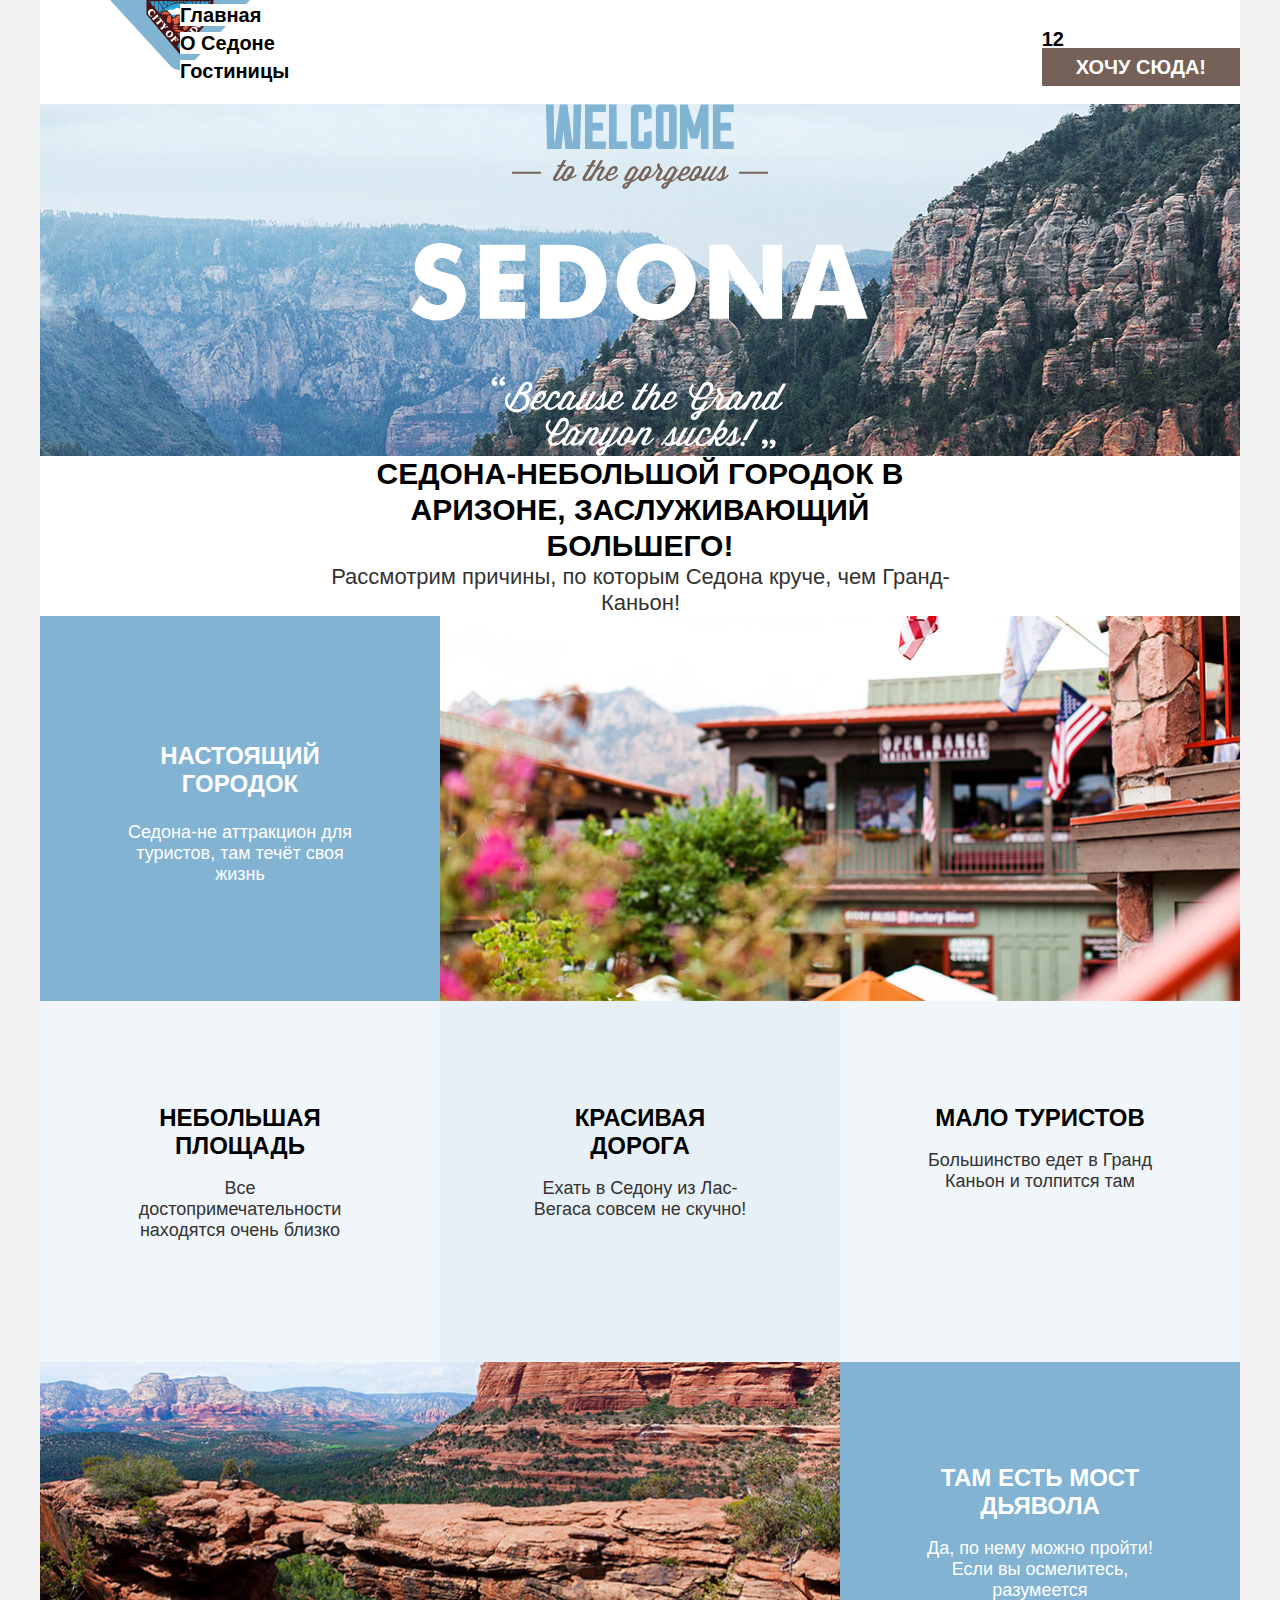
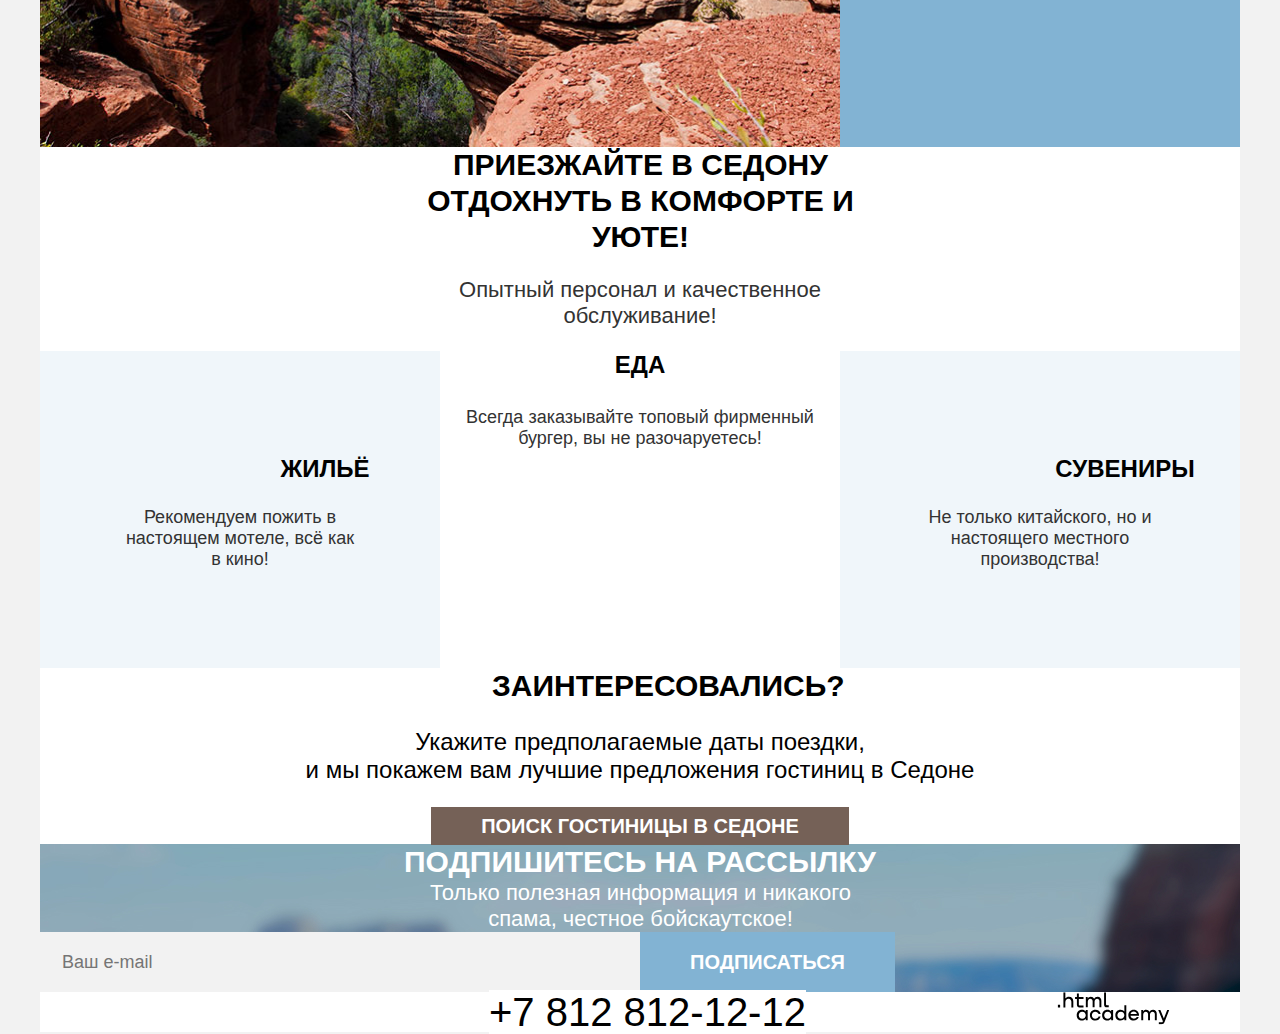
==== commit d66b1e8e: "работа с флексами" ====
--- a/index.html
+++ b/index.html
@@ -6,7 +6,7 @@
   <link rel="stylesheet" href="styles/styles.css">
 </head>
 <body>
-  <header class="page-header">
+  <header class="class-container page-header">
     <nav class="navigation">
       <a class="page-header-logo" href="index.html" aria-current="page">
         <img class="logo" src="images/logo/logo.svg" width="140" height="70" alt="Логотип города Седона."></a>
@@ -37,24 +37,23 @@
       </ul>
     </nav>
   </header>
-  <main class="main-container main-index">
-    <div class="page-container">
+  <main class="class-container main-index">
+    <div class="main">
     <section class="hero">
-      <h1>Добро пожаловать в Седону</h1>
+      <h1 class="visually-hidden">Добро пожаловать в Седону</h1>
       <img class="hero-img-welcome" src="images/sedona/welcome.svg" width="458" height="352" alt="Добро пожаловать в город Седона.">
     </section>
     <section class="advantages">
       <h2 class="hero-title">Седона-небольшой городок в Аризоне, заслуживающий большего!</h2>
       <p class="hero-description">Рассмотрим причины, по которым Седона круче, чем Гранд-Каньон!</p>
       <ul class="advantages-list">
-        <li class="advantages-item-1">
+        <li class="advantages-item-city">
+          <div class="advantages-bridge-1">
           <h3 class="advantages-title">Настоящий городок</h3>
           <p class="advantages-description">Седона-не аттракцион для туристов, там течёт своя жизнь</p>
+          </div>
           <img class="advantages-town" src="images/sedona/sedona-city.png" width="800" height="385" alt="Небольшой городок Седона.">
         </li>
-      </ul>
-    <div class="advantages-1">
-      <ul class="advantages-list-1">
         <li class="advantages-city">
           <h3 class="advantages-title-city">Небольшая площадь</h3>
           <p class="advantages-description-city">Все достопримечательности находятся очень близко</p>
@@ -67,13 +66,13 @@
           <h3 class="advantages-title-city">Мало туристов</h3>
           <p class="advantages-description-city">Большинство едет в Гранд Каньон и толпится там</p>
         </li>
-      </ul>
-    </div>
-    <ul class="advantages-list-2">
-        <li class="advantages-item-2">
-          <h3 class="advantages-title-2">Там есть мост дьявола</h3>
-          <p class="advantages-description-2">Да, по нему можно пройти! Если вы осмелитесь, разумеется</p>
+
+        <li class="advantages-item-bridge">
           <img class="advantages-mountains" src="images/sedona/devils-bridge.png" width="800" height="385" alt="Панорамный вид на мост дьявола.">
+          <div class="advantages-bridge">
+          <h3 class="advantages-title-bridge">Там есть мост дьявола</h3>
+          <p class="advantages-description-bridge">Да, по нему можно пройти! Если вы осмелитесь, разумеется</p>
+          </div>
         </li>
       </ul>
     </section>
@@ -106,15 +105,15 @@
       <h2 class="subscribe-title">Подпишитесь на рассылку</h2>
       <p class="subscribe-info">Только полезная информация и никакого спама, честное бойскаутское!</p>
       <form class="subscribe-form" action="https://echo.htmlacademy.ru/" method="post">
-        <label for="subscribe-email">Ваш e-mail</label>
+        <label class="visually-hidden" for="subscribe-email">Ваш e-mail</label>
         <input class="user-field" id="subscribe-email" name="subscribe-email" placeholder="Ваш e-mail">
         <button class="button-subscribe" type="submit">Подписаться</button>
       </form>
     </section>
   </div>
   </main>
-  <footer class="page-footer">
-    <div class="page-footer-container">
+  <footer class="class-container page-footer">
+    <div class="page-footer-social">
     <section class="social">
       <h2 class="visually-hidden"><span>Мы в соц.сетях</span></h2>
       <ul class="social-list">
--- a/styles/styles.css
+++ b/styles/styles.css
@@ -12,6 +12,10 @@
   src: url("../fonts/ptsans-700.woff2") format("woff2");
   font-display: swap;
 }
+*, *::before, *::after {
+  box-sizing: border-box;
+}
+
 html {
   height: 100%;
 }
@@ -26,10 +30,6 @@
   color: #000000;
   background-color: #F2F2F2;
 }
-.page-header {
-  color: #000000;
-  background-color: #FFFFFF;
-}
 .navigation-button {
   font-family: inherit;
   font-size: 20px;
@@ -72,7 +72,7 @@
 }
 .subscribe-form {
   display: flex;
-  width: 800px;
+  padding: ;
   margin: 0 auto;
 }
 .button-apply {
@@ -84,10 +84,8 @@
   background-color: #82B3D3;
   text-transform: uppercase;
   width: 191px;
-  height: 36px;
   padding: 8px 50px;
   border: none;
-  margin-left: 70px;
 }
 .button-reset {
   font-family: inherit;
@@ -98,13 +96,14 @@
   background-color: transparent;
   text-transform: uppercase;
   width: 191px;
-  height: 36px;
   padding: 8px 50px;
   border: none;
-  margin-left: 70px;
-}
-.button-apply-reset {
-flex-direction: column-reverse;
+  margin: 40px;
+}
+.button-wrapper {
+  flex-direction: column;
+  margin-left: auto;
+  text-align: center;
 }
 .hotel-card-button {
   font-family: inherit;
@@ -158,21 +157,24 @@
 }
 .page-header-logo {
  width: 140px;
- margin-left: 70px;
-}
+ padding: 0px 70px;
+}
+
+
 .navigation {
   display: flex;
-  width: 1200px;
   margin: 0 auto;
 }
 .navigation-list {
   width: 450px;
   margin: 0;
   padding: 0;
+  list-style-type: none;
 }
 .navigation-user {
-  max-width: 310px;
+  max-width: 370px;
   margin-left: auto;
+  list-style-type: none;
 }
 .navigation-link {
   font-size: 20px;
@@ -182,12 +184,11 @@
   background-color: #FFFFFF;
   text-decoration: none;
 }
-.main-container {
-  flex-grow: 1;
-}
-.page-container {
+.class-container {
   width: 1200px;
   margin: 0 auto;
+  background-color: #FFFFFF;
+
 }
 .hero-img-welcome {
   display: block;
@@ -230,33 +231,53 @@
   width: 651px;
   margin-left: 275px;
 }
-.advantages-item-1 {
+.advantages-item-city {
   background-color: #82B3D3;
-  width: 400px;
-  height: 385px;
-  display: flex;
-}
-.advantages-item-2 {
+  width: 100%;
+  display: flex;
+  box-sizing: border-box;
+}
+.advantages-item-bridge {
   background-color: #82B3D3;
-  width: 400px;
-  height: 385px;
-  display: flex;
+  flex-basis: 100%;
+  display: flex;
+}
+.container-city {
+  display: flex;
+  width: 100%;
+  margin: 0;
+  padding: 0;
+
+  justify-content: center;
+  box-sizing: border-box;
 }
 .advantages-city {
   background-color: rgba(131, 179, 211, 0.12);
   width: 400px;
-  height: 385px;
+  padding: 103px 85px;
+
+  justify-content: center;
+  margin: 0;
+
+
 }
 .advantages-road {
-  font-family: inherit;
   background-color: rgba(131, 179, 211, 0.2);
   width: 400px;
-  height: 385px;
+  padding: 103px 85px;
+  justify-content: center;
+  margin: 0;
 
 }
 .advantages-list {
-  margin: 0;
-  padding: 0;
+  width: 100%;
+  padding: 0;
+  list-style-type: none;
+  display: flex;
+  flex-wrap: wrap;
+  margin: 0;
+
+
 }
 .advantages-title {
   font-size: 24px;
@@ -265,11 +286,10 @@
   color: #FFFFFF;
   text-align: center;
   text-transform: uppercase;
-  width: 175px;
-  height: 56px;
-  margin: 0;
-  padding: 103px 85px;
-  display: flex;
+  width: 100%;
+
+  padding: 0;
+  gap: 30px;
 
 }
 .advantages-description {
@@ -278,38 +298,48 @@
   font-weight: 400;
   color: #FFFFFF;
   text-align: center;
-  width: 230px;
-  height: 63px;
-  margin: 0;
-  padding: 0;
-  display: flex;
-  align-self: stretch;
-
-}
-.advantages-title-2 {
+  width: 100%;
+  margin: 0;
+  padding: 0;
+
+}
+.advantages-bridge {
+  background-color: #82B3D3;
+  width: 400px;
+  flex-direction: column;
+  justify-content: center;
+  padding: 102px 85px;
+  box-sizing: border-box;
+}
+.advantages-bridge-1 {
+  background-color: #82B3D3;
+  width: 400px;
+  flex-direction: column;
+  justify-content: center;
+  padding: 102px 85px;
+  box-sizing: border-box;
+}
+.advantages-title-bridge {
   font-size: 24px;
   line-height: 28px;
   font-weight: 700;
   color: #FFFFFF;
   text-align: center;
   text-transform: uppercase;
-  width: 175px;
-  margin: 0;
-  padding: 103px 85px;
-  display: flex;
-
-}
-.advantages-description-2 {
+  width: 100%;
+  margin: 0;
+  padding: 0;
+
+}
+.advantages-description-bridge {
   font-size: 18px;
   line-height: 21px;
   font-weight: 400;
   color: #FFFFFF;
   text-align: center;
-  width: 230px;
-  margin: 0;
-  padding: 0;
-  display: flex;
-  align-self: stretch;
+  width: 100%;
+  gap: 30px;
+  padding: 0;
 }
 .advantages-title-city {
   font-size: 24px;
@@ -318,8 +348,8 @@
   color: #000000;
   text-align: center;
   text-transform: uppercase;
-  width: 175px;
-  height: 56px;
+  width: 100%;
+
   margin: 0;
   padding: 0;
 }
@@ -329,9 +359,11 @@
   font-weight: 400;
   color: #333333;
   text-align: center;
-  width: 230px;
-  margin: 0;
-  padding: 0;
+  width: 100%;
+
+
+  padding: 0;
+  gap: 30px;
 }
 .advantages-title-road {
   font-size: 24px;
@@ -340,10 +372,10 @@
   color: #000000;
   text-align: center;
   text-transform: uppercase;
-  width: 175px;
-  margin: 0;
-  padding: 103px 85px;
-  display: flex;
+  width: 100%;
+  height: 56px;
+  margin: 0;
+  padding: 0;
 }
 .advantages-description-road {
   font-size: 18px;
@@ -351,33 +383,32 @@
   font-weight: 400;
   color: #333333;
   text-align: center;
-  width: 230px;
-  margin: 0;
-  padding: 0;
-  display: flex;
+  width: 100%;
+  height: 63px;
+  gap: 30px;
+  padding: 0;
 }
 .advantages-service {
   text-align: center;
   background-color:#FFFFFF;
 }
-.advantages-1 {
-  text-align: center;
-  background-color:#FFFFFF;
-}
-.advantages-list-1 {
-  display: flex;
+.advantages-service-city {
+  margin: 0;
+  padding: 0;
+  display: flex;
+  list-style-type: none;
   justify-content: center;
-}
-.advantages-service-city {
-  display: flex;
-  justify-content: space-between;
+
 }
 .advantage-vacation-item {
   background-color: rgba(131, 179, 211, 0.12);
   width: 400px;
-  height: 385px;
-  margin: 0;
-  padding: 0;
+  flex-direction: column;
+  justify-content: center;
+  margin: 0;
+  padding: 80px 85px 80px 85px;
+
+
 }
 .advantage-vacation-title {
   font-size: 30px;
@@ -404,9 +435,10 @@
 }
 .advantage-vacation-food {
   width: 400px;
-  height: 385px;
-  margin: 0;
-  padding: 0;
+  flex-direction: column;
+  justify-content: center;
+  margin: 0;
+  padding: 80px, 85px, 80px, 85px;
 }
 .advantage-vacation-title-food {
   font-size: 24px;
@@ -415,8 +447,8 @@
   color: #000000;
   text-align: center;
   text-transform: uppercase;
-  width: 230px;
-  height: 28px;
+  width: 400px;
+  height: 56px;
   margin: 0;
   padding: 0;
 }
@@ -427,10 +459,12 @@
   color: #000000;
   text-align: center;
   text-transform: uppercase;
-  margin: 0;
-  padding: 0;
-  width: 230px;
-  height: 28px;
+  width: 400px;
+
+
+
+
+
 }
   .advantage-vacation-description-service {
     font-size: 18px;
@@ -438,22 +472,23 @@
     font-weight: 400;
     color: #333333;
     text-align: center;
-    width: 230px;
-    height: 63px;
-    margin: 0;
-    padding: 0;
-  }
+
+
+
+
+
+}
   .advantage-vacation-description-food {
     font-weight: 400;
     font-size: 18px;
     line-height: 21px;
     color: #333333;
     text-align: center;
-    width: 230px;
+    width: 400px;
     height: 63px;
     margin: 0;
     padding: 0;
-  }
+}
   .search-hotel {
     text-align: center;
     background-color:#FFFFFF;
@@ -510,10 +545,7 @@
     color: #FFFFFF;
     text-align: center;
     text-transform: uppercase;
-    width: 404px;
-    margin: 0;
-    padding: 0;
-    margin-left: 398px;
+    margin: auto;
   }
   .subscribe-title-catalog {
     font-size: 30px;
@@ -558,9 +590,7 @@
     text-transform: uppercase;
     text-decoration: none;
   }
-  .main-inner {
-    background-color: #ffffff;
-  }
+
 .inner-title {
   font-size: 60px;
   line-height: 78px;
@@ -597,18 +627,15 @@
   font-family: inherit;
   color: #FFFFFF;
 }
-.catalog-filter-group-1 {
-  width: 151px;
-  margin: 0;
-  padding: 0;
-  margin-left: 70px;
-  display: flex;
+.filter {
+  display: flex;
+  padding: 0px 70px;
+  list-style-type: none;
 }
 .catalog-filter-group {
   border: 0 none;
-  margin: 0;
-  margin-right: 70px;
-  padding: 0;
+
+
 }
 .catalog-filter-title {
   font-size: 20px;
@@ -621,9 +648,9 @@
   line-height: 23px;
   font-weight: 400;
   color: #FFFFFF;
+  list-style-type: none;
 }
 .catalog-filter-price {
-  font-family: inherit;
   border: none;
   margin: 0;
   margin-left: 80px;
@@ -632,7 +659,6 @@
   display: flex;
 }
 .control-input-min {
-  font-family: inherit;
   font-size: 18px;
   line-height: 24px;
   font-weight: 700;
@@ -641,7 +667,6 @@
   height: 48px;
 }
 .control-input-max {
-  font-family: inherit;
   font-size: 18px;
   line-height: 24px;
   font-weight: 700;
@@ -684,26 +709,14 @@
  display: flex;
  flex-wrap: wrap;
  width: 1200px;
- height: 1235px;
 }
 .hotel-card {
 width: 340px;
-height: 438px;
 margin: 0;
 padding: 0;
 text-align: left;
-vertical-align: top;
 flex-direction: column;
 }
-.hotel-card-4 {
-  width: 340px;
-  height: 438px;
-  margin: 0;
-  padding: 0;
-  flex-direction: row-reverse;
-  justify-content: flex-end;
-  align-items: flex-end;
-  }
 
 .hotel-card-link {
   text-decoration: none;
@@ -773,12 +786,16 @@
   margin-right: 8px;
 }
 .page-footer {
-  background-color: #FFFFFF;
-}
-.page-footer-container {
-  display: flex;
-  width: 1200px;
+margin: 0 auto;
+background-color: #FFFFFF;
+color: #000000;
+   }
+.page-footer-social {
+  display: flex;
   margin: 0 auto;
+}
+.social-list {
+  list-style-type: none;
 }
 .social {
   width: 142px;
@@ -792,3 +809,7 @@
   width: 115px;
   margin-left: 236px;
 }
+.visually-hidden {
+  position: fixed;
+  transform: scale(0);
+}
